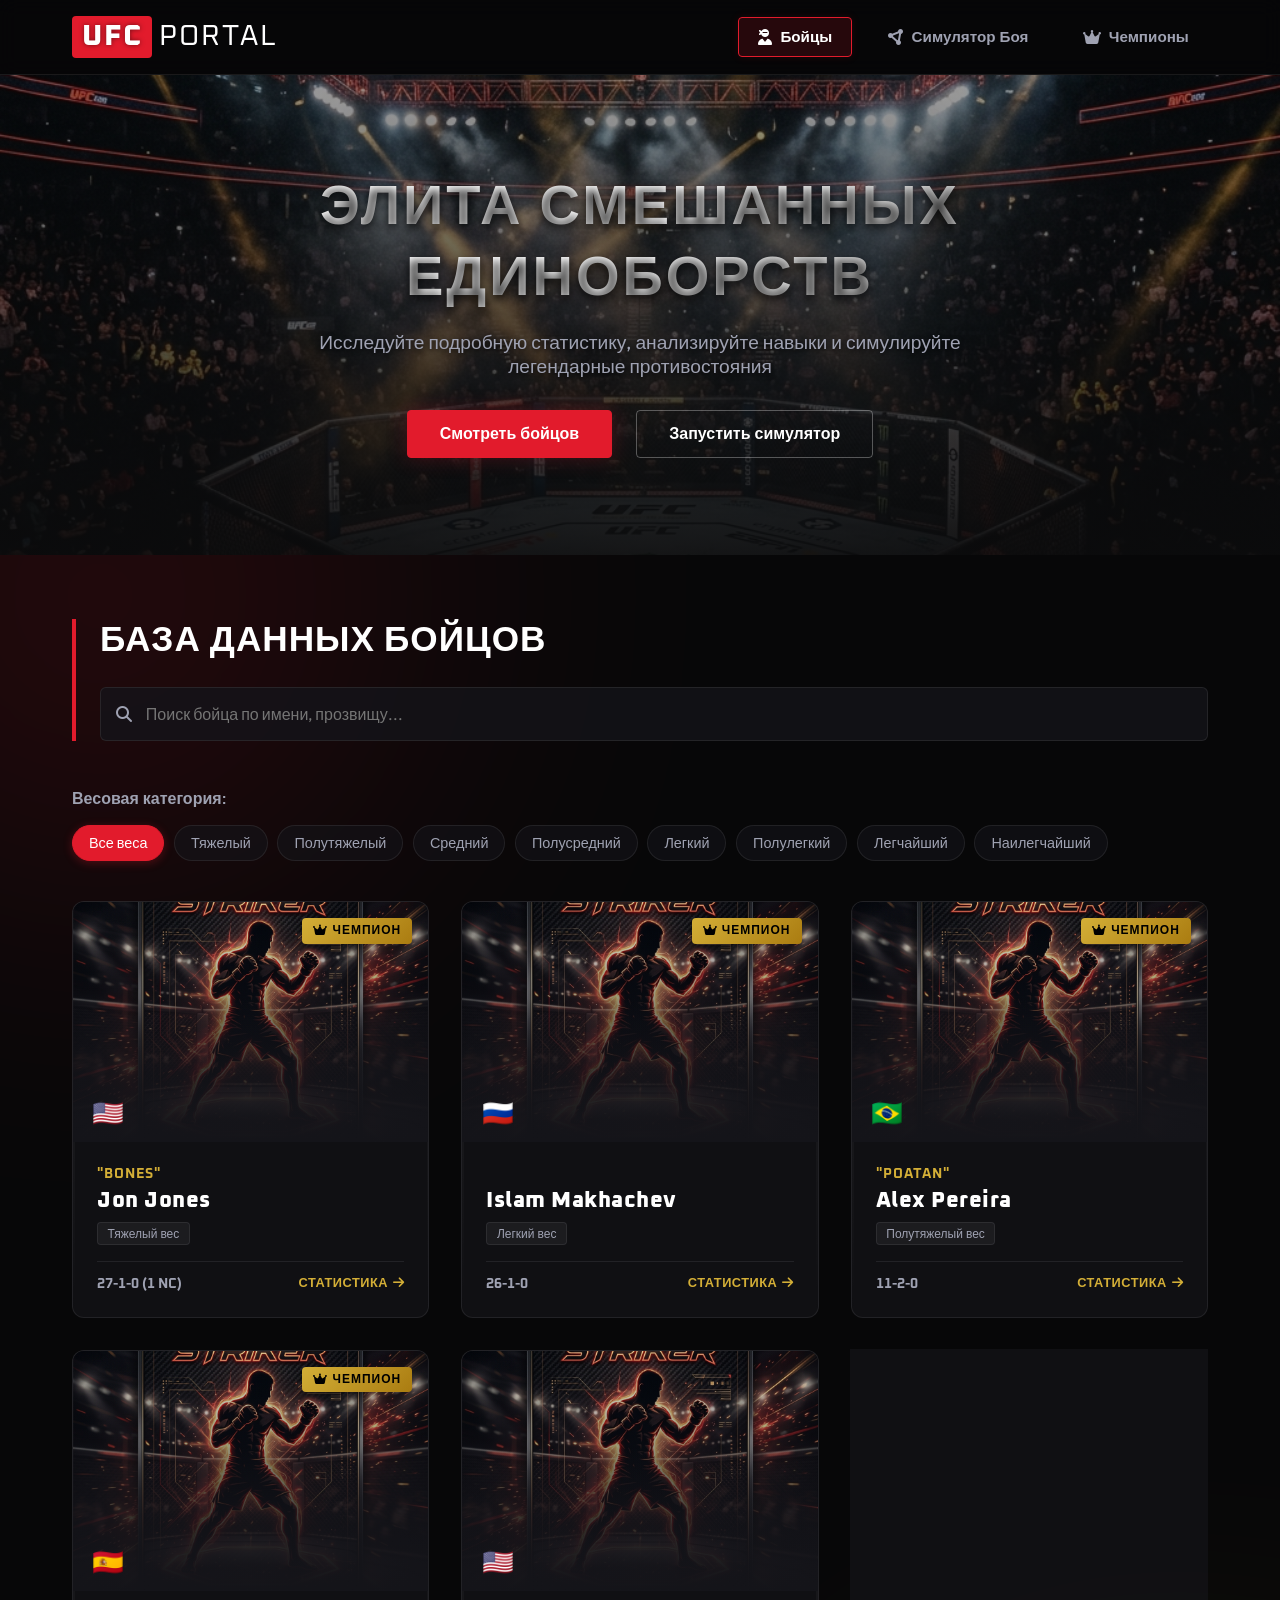
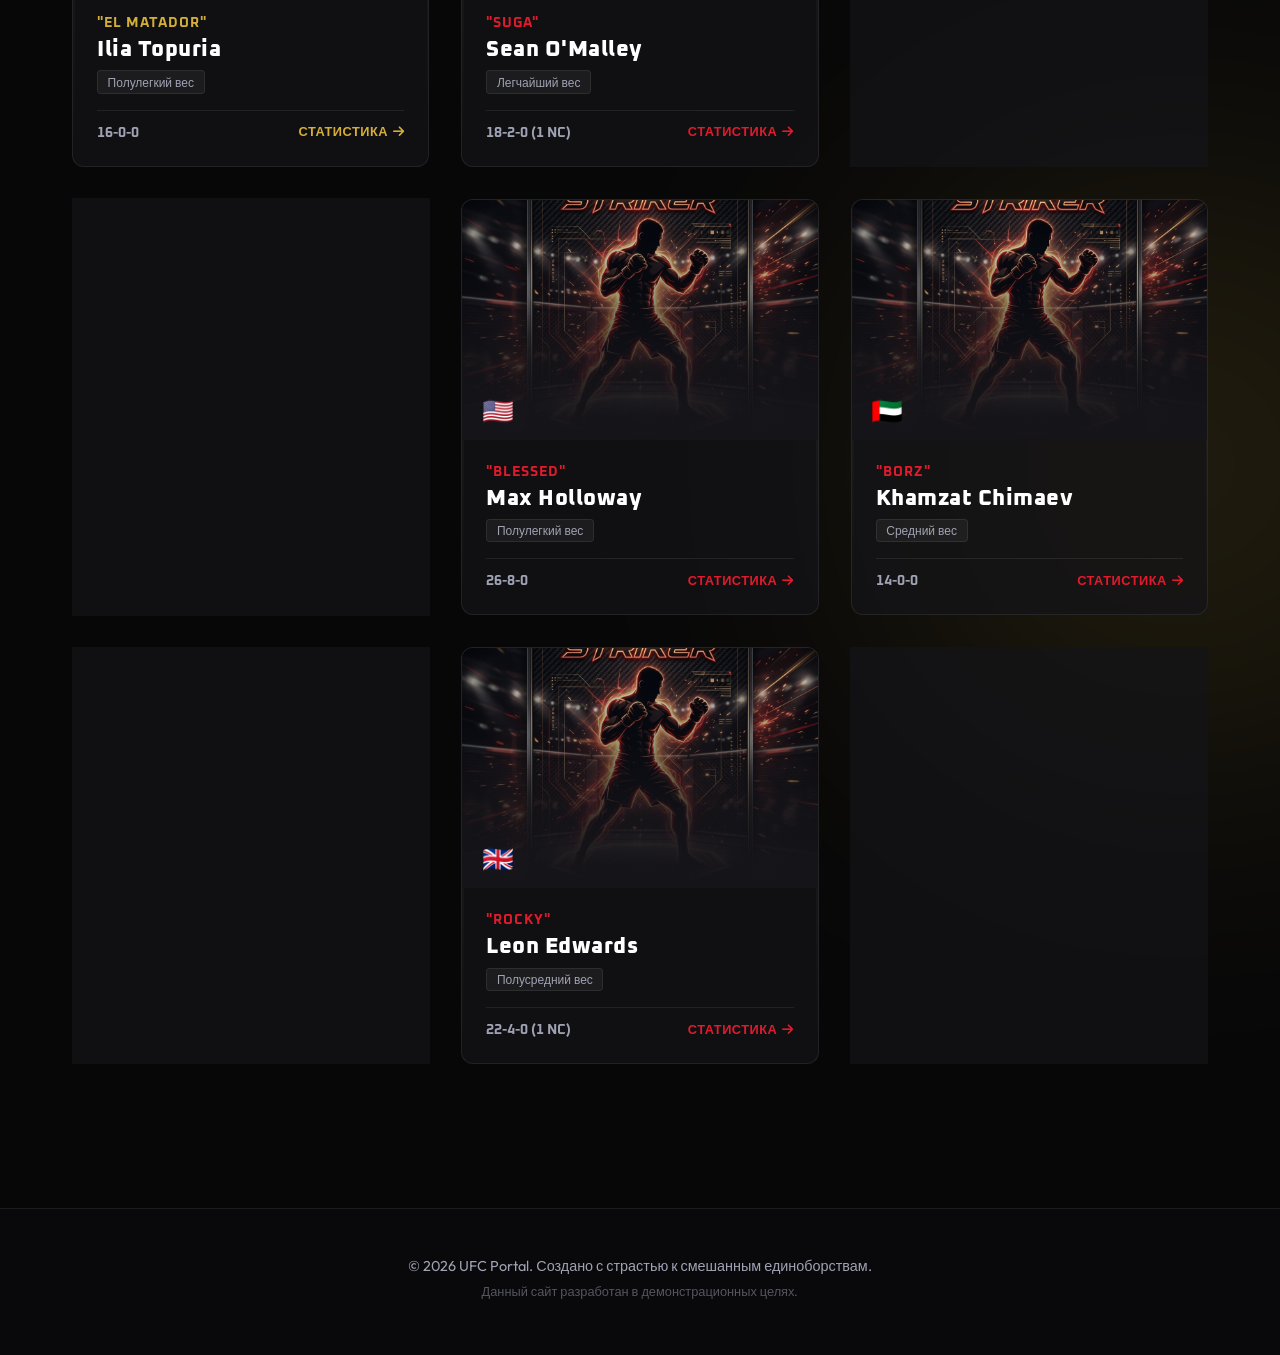
==== index.html @ ad9237c5 "Add files via upload" ====
<!DOCTYPE html>
<html lang="ru">
<head>
    <meta charset="UTF-8">
    <meta name="viewport" content="width=device-width, initial-scale=1.0">
    <title>UFC Legends & Champions | Интерактивная база данных</title>
    <!-- SEO Meta Tags -->
    <meta name="description" content="Интерактивный портал о бойцах UFC. База данных, статистика, радар-диаграммы навыков и симулятор боев в реальном времени.">
    <!-- Google Fonts -->
    <link rel="preconnect" href="https://fonts.googleapis.com">
    <link rel="preconnect" href="https://fonts.gstatic.com" crossorigin>
    <link href="https://fonts.googleapis.com/css2?family=Outfit:wght@300;400;600;800&family=Oxanium:wght@400;700;800&display=swap" rel="stylesheet">
    <!-- FontAwesome for icons -->
    <link rel="stylesheet" href="https://cdnjs.cloudflare.com/ajax/libs/font-awesome/6.4.0/css/all.min.css">
    <!-- Custom CSS -->
    <link rel="stylesheet" href="styles.css">
</head>
<body>
    <!-- Background glow elements -->
    <div class="bg-glow red-glow"></div>
    <div class="bg-glow gold-glow"></div>

    <!-- Navigation Header -->
    <header class="main-header">
        <div class="header-container">
            <div class="logo">
                <span class="logo-ufc">UFC</span><span class="logo-sub">PORTAL</span>
            </div>
            <nav class="nav-menu">
                <button class="nav-btn active" id="btn-fighters" data-target="section-fighters">
                    <i class="fa-solid fa-user-ninja"></i> Бойцы
                </button>
                <button class="nav-btn" id="btn-matchup" data-target="section-matchup">
                    <i class="fa-solid fa-circle-nodes"></i> Симулятор Боя
                </button>
                <button class="nav-btn" id="btn-champions" data-target="section-champions">
                    <i class="fa-solid fa-crown"></i> Чемпионы
                </button>
            </nav>
        </div>
    </header>

    <!-- Hero Banner Section -->
    <section class="hero-section">
        <div class="hero-banner" style="background-image: linear-gradient(rgba(11, 11, 12, 0.4), rgba(11, 11, 12, 0.95)), url('assets/hero_banner.png');">
            <div class="hero-content">
                <h1 class="hero-title">ЭЛИТА СМЕШАННЫХ ЕДИНОБОРСТВ</h1>
                <p class="hero-subtitle">Исследуйте подробную статистику, анализируйте навыки и симулируйте легендарные противостояния</p>
                <div class="hero-actions">
                    <a href="#section-fighters" class="btn btn-primary">Смотреть бойцов</a>
                    <a href="#section-matchup" class="btn btn-secondary">Запустить симулятор</a>
                </div>
            </div>
        </div>
    </section>

    <!-- Main Container -->
    <main class="main-content">
        
        <!-- SECTION 1: FIGHTERS CATALOG -->
        <section id="section-fighters" class="content-section active">
            <div class="section-header">
                <h2>База Данных Бойцов</h2>
                <div class="search-filter-container">
                    <div class="search-wrapper">
                        <i class="fa-solid fa-magnifying-glass search-icon"></i>
                        <input type="text" id="fighter-search" placeholder="Поиск бойца по имени, прозвищу...">
                    </div>
                </div>
            </div>

            <!-- Category Filters -->
            <div class="filters-container">
                <div class="filter-label">Весовая категория:</div>
                <div class="filter-chips" id="weight-filters">
                    <button class="chip active" data-filter="all">Все веса</button>
                    <button class="chip" data-filter="Heavyweight">Тяжелый</button>
                    <button class="chip" data-filter="Light Heavyweight">Полутяжелый</button>
                    <button class="chip" data-filter="Middleweight">Средний</button>
                    <button class="chip" data-filter="Welterweight">Полусредний</button>
                    <button class="chip" data-filter="Lightweight">Легкий</button>
                    <button class="chip" data-filter="Featherweight">Полулегкий</button>
                    <button class="chip" data-filter="Bantamweight">Легчайший</button>
                    <button class="chip" data-filter="Flyweight">Наилегчайший</button>
                </div>
            </div>

            <!-- Fighters Grid -->
            <div class="fighters-grid" id="fighters-grid-container">
                <!-- Cards injected dynamically via JS -->
            </div>
        </section>

        <!-- SECTION 2: MATCHUP SIMULATOR -->
        <section id="section-matchup" class="content-section">
            <div class="section-header">
                <h2>Симулятор Боев</h2>
                <p>Выберите двух бойцов для детального сравнения их характеристик и автоматической симуляции поединка.</p>
            </div>

            <div class="matchup-arena">
                <!-- Fighter 1 Select -->
                <div class="arena-side left-side">
                    <div class="fighter-select-box" id="select-fighter-1">
                        <div class="select-placeholder">
                            <i class="fa-solid fa-plus"></i>
                            <span>Выбрать бойца №1</span>
                        </div>
                        <!-- Fighter Info Inject here -->
                    </div>
                </div>

                <!-- VS Divider -->
                <div class="arena-center">
                    <div class="vs-glow-circle" id="start-simulation-btn">
                        <span>VS</span>
                        <div class="pulse-ring"></div>
                    </div>
                    <div class="simulation-status-text" id="sim-tip">Нажмите на VS для симуляции</div>
                </div>

                <!-- Fighter 2 Select -->
                <div class="arena-side right-side">
                    <div class="fighter-select-box" id="select-fighter-2">
                        <div class="select-placeholder">
                            <i class="fa-solid fa-plus"></i>
                            <span>Выбрать бойца №2</span>
                        </div>
                        <!-- Fighter Info Inject here -->
                    </div>
                </div>
            </div>

            <!-- Quick Compare Stats Panel -->
            <div class="comparison-panel hidden" id="comparison-stats-panel">
                <h3 class="panel-title">Сравнение Характеристик</h3>
                <div class="comparison-bars" id="comparison-bars-container">
                    <!-- Dynamic comparison bars -->
                </div>
            </div>

            <!-- Simulation Terminal Output -->
            <div class="simulation-console hidden" id="sim-console">
                <div class="console-header">
                    <div class="console-dots">
                        <span class="dot red"></span>
                        <span class="dot yellow"></span>
                        <span class="dot green"></span>
                    </div>
                    <div class="console-title">OCTAGON LOGS v1.0</div>
                </div>
                <div class="console-body" id="console-output">
                    <!-- Round descriptions injected here -->
                </div>
            </div>
        </section>

        <!-- SECTION 3: CHAMPIONS GALLERY -->
        <section id="section-champions" class="content-section">
            <div class="section-header">
                <h2>Действующие Чемпионы и Легенды Зала Славы</h2>
                <p>Обладатели чемпионских поясов и величайшие бойцы в истории смешанных единоборств.</p>
            </div>
            
            <div class="champions-grid" id="champions-grid-container">
                <!-- Champions cards injected dynamically via JS -->
            </div>
        </section>
    </main>

    <!-- FIGHTER DETAIL MODAL -->
    <div class="modal-overlay" id="fighter-modal">
        <div class="modal-card">
            <button class="modal-close-btn" id="modal-close"><i class="fa-solid fa-xmark"></i></button>
            <div class="modal-grid">
                <!-- Left Column: Portrait & Attributes -->
                <div class="modal-left">
                    <div class="modal-fighter-img-wrapper">
                        <img src="" id="modal-img" alt="Fighter Image">
                    </div>
                    <div class="modal-info-card">
                        <h3 id="modal-name">Fighter Name</h3>
                        <p id="modal-nickname" class="modal-nickname">"Nickname"</p>
                        <div class="modal-meta-grid">
                            <div class="meta-item">
                                <span class="meta-label">Страна</span>
                                <span class="meta-value" id="modal-country">USA 🇺🇸</span>
                            </div>
                            <div class="meta-item">
                                <span class="meta-label">Рекорд</span>
                                <span class="meta-value highlight" id="modal-record">29-0-0</span>
                            </div>
                            <div class="meta-item">
                                <span class="meta-label">Рост</span>
                                <span class="meta-value" id="modal-height">178 cm</span>
                            </div>
                            <div class="meta-item">
                                <span class="meta-label">Размах рук</span>
                                <span class="meta-value" id="modal-reach">180 cm</span>
                            </div>
                            <div class="meta-item">
                                <span class="meta-label">Стойка</span>
                                <span class="meta-value" id="modal-stance">Southpaw</span>
                            </div>
                            <div class="meta-item">
                                <span class="meta-label">Возраст</span>
                                <span class="meta-value" id="modal-age">32 года</span>
                            </div>
                        </div>
                    </div>
                </div>

                <!-- Right Column: Skills & Bio -->
                <div class="modal-right">
                    <div class="radar-chart-section">
                        <h4>Анализ Навыков</h4>
                        <div class="canvas-container">
                            <canvas id="radar-chart" width="300" height="300"></canvas>
                        </div>
                    </div>
                    <div class="bio-section">
                        <h4>Биография</h4>
                        <p id="modal-bio">Detailed bio here...</p>
                    </div>
                </div>
            </div>
        </div>
    </div>

    <!-- FIGHTER SELECTION MODAL (For Simulator) -->
    <div class="modal-overlay" id="select-modal">
        <div class="modal-card select-modal-card">
            <div class="select-modal-header">
                <h3>Выберите бойца</h3>
                <button class="modal-close-btn" id="select-modal-close"><i class="fa-solid fa-xmark"></i></button>
            </div>
            <div class="select-grid" id="select-grid-container">
                <!-- Small selection cards injected here -->
            </div>
        </div>
    </div>

    <footer class="main-footer">
        <p>&copy; 2026 UFC Portal. Создано с страстью к смешанным единоборствам.</p>
        <p class="footer-note">Данный сайт разработан в демонстрационных целях.</p>
    </footer>

    <!-- JS Files -->
    <script src="fighters.js"></script>
    <script src="app.js"></script>
</body>
</html>
---- styles.css ----
/* --- UFC PORTAL STYLESHEET --- */

:root {
    --bg-dark: #070708;
    --bg-card: rgba(20, 20, 25, 0.7);
    --border-color: rgba(255, 255, 255, 0.08);
    --accent-red: #E21B2C;
    --accent-red-glow: rgba(226, 27, 44, 0.4);
    --accent-gold: #D4AF37;
    --accent-gold-glow: rgba(212, 175, 55, 0.4);
    --text-primary: #FFFFFF;
    --text-secondary: #9FA2B2;
    --font-heading: 'Oxanium', sans-serif;
    --font-body: 'Outfit', sans-serif;
    --transition-speed: 0.3s;
    --glow-shadow-red: 0 0 20px rgba(226, 27, 44, 0.25);
    --glow-shadow-gold: 0 0 20px rgba(212, 175, 55, 0.25);
}

/* Reset & Base Styles */
* {
    margin: 0;
    padding: 0;
    box-sizing: border-box;
    scroll-behavior: smooth;
}

body {
    background-color: var(--bg-dark);
    color: var(--text-primary);
    font-family: var(--font-body);
    overflow-x: hidden;
    position: relative;
    min-height: 100vh;
}

/* Background Glow Effects */
.bg-glow {
    position: absolute;
    width: 600px;
    height: 600px;
    border-radius: 50%;
    filter: blur(150px);
    opacity: 0.15;
    pointer-events: none;
    z-index: -1;
}

.red-glow {
    top: 10%;
    left: -200px;
    background: var(--accent-red);
}

.gold-glow {
    bottom: 20%;
    right: -200px;
    background: var(--accent-gold);
}

/* Scrollbar Styles */
::-webkit-scrollbar {
    width: 8px;
}
::-webkit-scrollbar-track {
    background: #0f0f12;
}
::-webkit-scrollbar-thumb {
    background: #272730;
    border-radius: 4px;
}
::-webkit-scrollbar-thumb:hover {
    background: var(--accent-red);
}

/* Header & Navigation */
.main-header {
    position: fixed;
    top: 0;
    left: 0;
    width: 100%;
    z-index: 100;
    background: rgba(7, 7, 8, 0.85);
    backdrop-filter: blur(10px);
    border-bottom: 1px solid var(--border-color);
}

.header-container {
    max-width: 1200px;
    margin: 0 auto;
    padding: 1rem 2rem;
    display: flex;
    justify-content: space-between;
    align-items: center;
}

.logo {
    font-family: var(--font-heading);
    font-weight: 800;
    font-size: 1.8rem;
    letter-spacing: 2px;
    display: flex;
    align-items: center;
}

.logo-ufc {
    color: var(--text-primary);
    background: var(--accent-red);
    padding: 0.2rem 0.6rem;
    border-radius: 4px;
    margin-right: 0.4rem;
    text-shadow: 0 0 5px rgba(0, 0, 0, 0.5);
}

.logo-sub {
    color: var(--text-primary);
    font-weight: 400;
}

.nav-menu {
    display: flex;
    gap: 1rem;
}

.nav-btn {
    background: transparent;
    border: none;
    color: var(--text-secondary);
    font-family: var(--font-heading);
    font-size: 0.95rem;
    font-weight: 700;
    padding: 0.6rem 1.2rem;
    cursor: pointer;
    border-radius: 4px;
    transition: all var(--transition-speed) ease;
    display: flex;
    align-items: center;
    gap: 0.5rem;
}

.nav-btn i {
    font-size: 1rem;
}

.nav-btn:hover {
    color: var(--text-primary);
    background: rgba(255, 255, 255, 0.05);
}

.nav-btn.active {
    color: var(--text-primary);
    background: rgba(226, 27, 44, 0.15);
    border: 1px solid var(--accent-red);
    box-shadow: 0 0 10px rgba(226, 27, 44, 0.1);
}

/* Hero Section */
.hero-section {
    padding-top: 75px; /* Offset for header */
}

.hero-banner {
    height: 480px;
    background-size: cover;
    background-position: center;
    display: flex;
    align-items: center;
    justify-content: center;
    text-align: center;
    position: relative;
}

.hero-content {
    max-width: 800px;
    padding: 2rem;
    z-index: 10;
}

.hero-title {
    font-family: var(--font-heading);
    font-size: 3.5rem;
    font-weight: 800;
    letter-spacing: 3px;
    margin-bottom: 1rem;
    text-shadow: 0 4px 10px rgba(0, 0, 0, 0.8);
    background: linear-gradient(135deg, #FFF 50%, #B0B0B0 100%);
    -webkit-background-clip: text;
    -webkit-text-fill-color: transparent;
}

.hero-subtitle {
    font-size: 1.2rem;
    color: var(--text-secondary);
    margin-bottom: 2rem;
    text-shadow: 0 2px 5px rgba(0, 0, 0, 0.8);
}

.hero-actions {
    display: flex;
    justify-content: center;
    gap: 1.5rem;
}

/* Buttons */
.btn {
    font-family: var(--font-heading);
    font-weight: 700;
    font-size: 1rem;
    padding: 0.8rem 2rem;
    border-radius: 4px;
    cursor: pointer;
    text-decoration: none;
    transition: all var(--transition-speed) cubic-bezier(0.175, 0.885, 0.32, 1.275);
    display: inline-flex;
    align-items: center;
    justify-content: center;
    gap: 0.5rem;
}

.btn-primary {
    background: var(--accent-red);
    color: var(--text-primary);
    border: 1px solid var(--accent-red);
    box-shadow: var(--glow-shadow-red);
}

.btn-primary:hover {
    background: #ff2a3b;
    box-shadow: 0 0 25px rgba(226, 27, 44, 0.5);
    transform: translateY(-3px);
}

.btn-secondary {
    background: transparent;
    color: var(--text-primary);
    border: 1px solid rgba(255, 255, 255, 0.3);
}

.btn-secondary:hover {
    background: rgba(255, 255, 255, 0.1);
    border-color: var(--text-primary);
    transform: translateY(-3px);
}

/* Main Dashboard layout */
.main-content {
    max-width: 1200px;
    margin: 0 auto;
    padding: 4rem 2rem;
}

.content-section {
    display: none;
    animation: fadeIn 0.5s ease forwards;
}

.content-section.active {
    display: block;
}

@keyframes fadeIn {
    from { opacity: 0; transform: translateY(20px); }
    to { opacity: 1; transform: translateY(0); }
}

.section-header {
    margin-bottom: 3rem;
    border-left: 4px solid var(--accent-red);
    padding-left: 1.5rem;
}

.section-header h2 {
    font-family: var(--font-heading);
    font-size: 2.2rem;
    font-weight: 800;
    letter-spacing: 1px;
    margin-bottom: 0.5rem;
    text-transform: uppercase;
}

.section-header p {
    color: var(--text-secondary);
    font-size: 1.1rem;
}

/* Search and Filters */
.search-filter-container {
    margin-top: 1.5rem;
    display: flex;
    flex-wrap: wrap;
    gap: 1.5rem;
    align-items: center;
}

.search-wrapper {
    position: relative;
    flex: 1;
    min-width: 300px;
}

.search-icon {
    position: absolute;
    left: 1rem;
    top: 50%;
    transform: translateY(-50%);
    color: var(--text-secondary);
    pointer-events: none;
}

#fighter-search {
    width: 100%;
    background: rgba(20, 20, 25, 0.8);
    border: 1px solid var(--border-color);
    border-radius: 6px;
    padding: 1rem 1rem 1rem 2.8rem;
    color: var(--text-primary);
    font-family: var(--font-body);
    font-size: 1rem;
    transition: all var(--transition-speed) ease;
}

#fighter-search:focus {
    outline: none;
    border-color: var(--accent-red);
    box-shadow: 0 0 10px rgba(226, 27, 44, 0.2);
}

.filters-container {
    display: flex;
    align-items: center;
    gap: 1rem;
    margin-bottom: 2.5rem;
    flex-wrap: wrap;
}

.filter-label {
    font-weight: 600;
    color: var(--text-secondary);
    font-family: var(--font-heading);
}

.filter-chips {
    display: flex;
    flex-wrap: wrap;
    gap: 0.6rem;
}

.chip {
    background: rgba(20, 20, 25, 0.6);
    border: 1px solid var(--border-color);
    color: var(--text-secondary);
    padding: 0.5rem 1rem;
    border-radius: 50px;
    cursor: pointer;
    font-family: var(--font-body);
    font-weight: 500;
    font-size: 0.9rem;
    transition: all var(--transition-speed) ease;
}

.chip:hover {
    color: var(--text-primary);
    border-color: rgba(255, 255, 255, 0.2);
    background: rgba(255, 255, 255, 0.05);
}

.chip.active {
    background: var(--accent-red);
    color: var(--text-primary);
    border-color: var(--accent-red);
    box-shadow: 0 2px 10px rgba(226, 27, 44, 0.3);
}

/* Fighters Grid */
.fighters-grid {
    display: grid;
    grid-template-columns: repeat(auto-fill, minmax(280px, 1fr));
    gap: 2rem;
}

/* Fighter Card */
.fighter-card {
    background: var(--bg-card);
    border: 1px solid var(--border-color);
    border-radius: 12px;
    overflow: hidden;
    cursor: pointer;
    transition: all var(--transition-speed) cubic-bezier(0.25, 0.8, 0.25, 1);
    position: relative;
    display: flex;
    flex-direction: column;
    min-height: 400px;
    backdrop-filter: blur(12px);
}

.fighter-card::before {
    content: '';
    position: absolute;
    top: 0;
    left: 0;
    right: 0;
    bottom: 0;
    border-radius: 12px;
    padding: 1.5px;
    background: linear-gradient(180deg, rgba(255,255,255,0.08), rgba(255,255,255,0));
    -webkit-mask: linear-gradient(#fff 0 0) content-box, linear-gradient(#fff 0 0);
    -webkit-mask-composite: xor;
    mask-composite: exclude;
    pointer-events: none;
}

.fighter-card:hover {
    transform: translateY(-8px);
    border-color: var(--accent-red);
    box-shadow: var(--glow-shadow-red);
}

.fighter-card.is-champion:hover {
    border-color: var(--accent-gold);
    box-shadow: var(--glow-shadow-gold);
}

.card-img-container {
    height: 240px;
    background-size: cover;
    background-position: center;
    position: relative;
    display: flex;
    align-items: flex-end;
    background-color: #121217;
}

.champion-badge {
    position: absolute;
    top: 1rem;
    right: 1rem;
    background: linear-gradient(135deg, #D4AF37 0%, #AA7C11 100%);
    color: #000;
    font-weight: 800;
    font-family: var(--font-heading);
    font-size: 0.75rem;
    padding: 0.3rem 0.7rem;
    border-radius: 4px;
    box-shadow: 0 3px 6px rgba(0,0,0,0.3);
    text-transform: uppercase;
    letter-spacing: 1px;
}

.card-gradient {
    position: absolute;
    width: 100%;
    height: 60%;
    bottom: 0;
    background: linear-gradient(to top, rgba(20, 20, 25, 1) 0%, rgba(20, 20, 25, 0) 100%);
}

.card-flag {
    position: absolute;
    bottom: 0.8rem;
    left: 1.2rem;
    font-size: 1.6rem;
    z-index: 2;
}

.card-details {
    padding: 1.5rem;
    flex: 1;
    display: flex;
    flex-direction: column;
    justify-content: space-between;
}

.card-header-info {
    margin-bottom: 1rem;
}

.card-nickname {
    color: var(--accent-red);
    font-family: var(--font-heading);
    font-size: 0.85rem;
    font-weight: 700;
    letter-spacing: 1px;
    text-transform: uppercase;
    margin-bottom: 0.2rem;
}

.fighter-card.is-champion .card-nickname {
    color: var(--accent-gold);
}

.card-name {
    font-family: var(--font-heading);
    font-size: 1.4rem;
    font-weight: 800;
    letter-spacing: 0.5px;
}

.card-division-badge {
    display: inline-block;
    background: rgba(255, 255, 255, 0.05);
    border: 1px solid var(--border-color);
    padding: 0.2rem 0.6rem;
    border-radius: 4px;
    font-size: 0.75rem;
    color: var(--text-secondary);
    margin-top: 0.4rem;
}

.card-footer {
    display: flex;
    justify-content: space-between;
    align-items: center;
    border-top: 1px solid var(--border-color);
    padding-top: 0.8rem;
    margin-top: auto;
}

.card-record {
    font-family: var(--font-heading);
    font-weight: 700;
    font-size: 0.9rem;
    color: var(--text-secondary);
}

.card-action-text {
    font-family: var(--font-heading);
    font-weight: 800;
    font-size: 0.8rem;
    color: var(--accent-red);
    text-transform: uppercase;
    letter-spacing: 0.5px;
    display: flex;
    align-items: center;
    gap: 0.3rem;
}

.fighter-card.is-champion .card-action-text {
    color: var(--accent-gold);
}

.card-action-text i {
    transition: transform 0.2s ease;
}

.fighter-card:hover .card-action-text i {
    transform: translateX(3px);
}

/* Modals General Overlay */
.modal-overlay {
    position: fixed;
    top: 0;
    left: 0;
    width: 100%;
    height: 100%;
    background: rgba(0, 0, 0, 0.8);
    backdrop-filter: blur(10px);
    z-index: 1000;
    display: flex;
    justify-content: center;
    align-items: center;
    opacity: 0;
    pointer-events: none;
    transition: opacity 0.3s ease;
    padding: 2rem;
}

.modal-overlay.open {
    opacity: 1;
    pointer-events: auto;
}

.modal-card {
    background: #111115;
    border: 1px solid var(--border-color);
    border-radius: 16px;
    width: 100%;
    max-width: 900px;
    position: relative;
    transform: scale(0.9);
    transition: transform 0.3s cubic-bezier(0.175, 0.885, 0.32, 1.275);
    overflow: hidden;
    max-height: 90vh;
}

.modal-overlay.open .modal-card {
    transform: scale(1);
}

.modal-close-btn {
    position: absolute;
    top: 1.2rem;
    right: 1.2rem;
    background: rgba(255, 255, 255, 0.05);
    border: 1px solid var(--border-color);
    color: var(--text-primary);
    width: 36px;
    height: 36px;
    border-radius: 50%;
    cursor: pointer;
    display: flex;
    align-items: center;
    justify-content: center;
    transition: all 0.2s ease;
    z-index: 10;
}

.modal-close-btn:hover {
    background: var(--accent-red);
    color: white;
    border-color: var(--accent-red);
}

.modal-grid {
    display: grid;
    grid-template-columns: 1fr 1.2fr;
    height: 100%;
    overflow-y: auto;
    max-height: 90vh;
}

@media (max-width: 768px) {
    .modal-grid {
        grid-template-columns: 1fr;
    }
    .modal-overlay {
        padding: 0.5rem;
    }
}

/* Modal Left Column */
.modal-left {
    padding: 2.5rem;
    border-right: 1px solid var(--border-color);
    display: flex;
    flex-direction: column;
    gap: 1.5rem;
    background: #0d0d10;
}

.modal-fighter-img-wrapper {
    height: 280px;
    background: #15151a;
    border-radius: 8px;
    overflow: hidden;
    display: flex;
    justify-content: center;
    align-items: center;
    border: 1px solid var(--border-color);
    background-size: cover;
    background-position: center;
}

.modal-fighter-img-wrapper img {
    max-height: 100%;
    max-width: 100%;
    object-fit: cover;
}

.modal-info-card h3 {
    font-family: var(--font-heading);
    font-size: 2rem;
    font-weight: 800;
    margin-bottom: 0.2rem;
}

.modal-nickname {
    color: var(--accent-red);
    font-family: var(--font-heading);
    font-weight: 700;
    font-size: 1rem;
    letter-spacing: 1px;
    margin-bottom: 1.5rem;
    text-transform: uppercase;
}

.modal-meta-grid {
    display: grid;
    grid-template-columns: 1fr 1fr;
    gap: 1rem;
}

.meta-item {
    display: flex;
    flex-direction: column;
    gap: 0.2rem;
}

.meta-label {
    font-size: 0.8rem;
    color: var(--text-secondary);
    text-transform: uppercase;
    letter-spacing: 0.5px;
}

.meta-value {
    font-weight: 600;
    font-size: 0.95rem;
}

.meta-value.highlight {
    color: var(--accent-red);
    font-family: var(--font-heading);
    font-weight: 800;
}

/* Modal Right Column */
.modal-right {
    padding: 2.5rem;
    display: flex;
    flex-direction: column;
    gap: 2rem;
    overflow-y: auto;
}

.modal-right h4 {
    font-family: var(--font-heading);
    font-size: 1.2rem;
    font-weight: 700;
    margin-bottom: 1rem;
    border-bottom: 1px solid var(--border-color);
    padding-bottom: 0.5rem;
    text-transform: uppercase;
    letter-spacing: 0.5px;
}

.radar-chart-section {
    display: flex;
    flex-direction: column;
    align-items: center;
}

.radar-chart-section h4 {
    align-self: flex-start;
    width: 100%;
}

.canvas-container {
    width: 280px;
    height: 280px;
    position: relative;
}

.bio-section p {
    color: var(--text-secondary);
    line-height: 1.6;
    font-size: 0.95rem;
}

/* MATCHUP SIMULATOR ARENA */
.matchup-arena {
    display: flex;
    justify-content: space-between;
    align-items: center;
    gap: 2rem;
    margin: 3rem 0;
}

@media (max-width: 768px) {
    .matchup-arena {
        flex-direction: column;
    }
    .arena-side {
        width: 100%;
    }
}

.arena-side {
    flex: 1;
    display: flex;
    justify-content: center;
}

.fighter-select-box {
    width: 100%;
    max-width: 380px;
    height: 360px;
    background: var(--bg-card);
    border: 2px dashed rgba(255, 255, 255, 0.15);
    border-radius: 16px;
    display: flex;
    align-items: center;
    justify-content: center;
    cursor: pointer;
    position: relative;
    overflow: hidden;
    backdrop-filter: blur(10px);
    transition: all var(--transition-speed) ease;
}

.fighter-select-box:hover {
    border-color: var(--accent-red);
    background: rgba(226, 27, 44, 0.03);
}

.select-placeholder {
    display: flex;
    flex-direction: column;
    align-items: center;
    gap: 1rem;
    color: var(--text-secondary);
}

.select-placeholder i {
    font-size: 2.5rem;
    background: rgba(255, 255, 255, 0.05);
    width: 70px;
    height: 70px;
    border-radius: 50%;
    display: flex;
    align-items: center;
    justify-content: center;
    border: 1px solid var(--border-color);
    transition: all 0.2s ease;
}

.fighter-select-box:hover .select-placeholder i {
    background: var(--accent-red);
    color: white;
    border-color: var(--accent-red);
    transform: scale(1.1);
}

/* Selected Fighter Card styling in Arena */
.selected-fighter-profile {
    width: 100%;
    height: 100%;
    display: flex;
    flex-direction: column;
    position: relative;
}

.arena-remove-btn {
    position: absolute;
    top: 1rem;
    right: 1rem;
    background: rgba(0, 0, 0, 0.7);
    border: 1px solid var(--border-color);
    color: white;
    width: 32px;
    height: 32px;
    border-radius: 50%;
    display: flex;
    align-items: center;
    justify-content: center;
    cursor: pointer;
    z-index: 5;
    transition: background-color 0.2s ease;
}

.arena-remove-btn:hover {
    background: var(--accent-red);
}

.selected-fighter-img {
    height: 70%;
    background-size: cover;
    background-position: center;
    position: relative;
}

.selected-fighter-info {
    height: 30%;
    background: #111115;
    padding: 1rem;
    display: flex;
    flex-direction: column;
    justify-content: center;
    border-top: 1px solid var(--border-color);
}

.selected-fighter-info h3 {
    font-family: var(--font-heading);
    font-size: 1.2rem;
    font-weight: 800;
}

.selected-fighter-info p {
    color: var(--text-secondary);
    font-size: 0.85rem;
}

.arena-center {
    display: flex;
    flex-direction: column;
    align-items: center;
    gap: 1rem;
    z-index: 5;
}

.vs-glow-circle {
    width: 90px;
    height: 90px;
    border-radius: 50%;
    background: #121217;
    border: 2px solid var(--border-color);
    color: var(--text-primary);
    font-family: var(--font-heading);
    font-size: 1.8rem;
    font-weight: 800;
    display: flex;
    align-items: center;
    justify-content: center;
    cursor: pointer;
    position: relative;
    transition: all 0.3s cubic-bezier(0.175, 0.885, 0.32, 1.275);
}

.vs-glow-circle:hover {
    transform: scale(1.1);
    border-color: var(--accent-red);
    box-shadow: 0 0 30px var(--accent-red-glow);
    color: var(--accent-red);
}

.vs-glow-circle.active {
    border-color: var(--accent-red);
    box-shadow: 0 0 40px var(--accent-red-glow);
    animation: vs-pulse 1.5s infinite;
}

@keyframes vs-pulse {
    0% { transform: scale(1); box-shadow: 0 0 20px rgba(226, 27, 44, 0.4); }
    50% { transform: scale(1.05); box-shadow: 0 0 40px rgba(226, 27, 44, 0.8); }
    100% { transform: scale(1); box-shadow: 0 0 20px rgba(226, 27, 44, 0.4); }
}

.pulse-ring {
    position: absolute;
    width: 100%;
    height: 100%;
    border-radius: 50%;
    border: 1px solid rgba(226, 27, 44, 0.5);
    animation: ring-pulse 2s infinite;
}

@keyframes ring-pulse {
    0% { transform: scale(1); opacity: 1; }
    100% { transform: scale(1.6); opacity: 0; }
}

.simulation-status-text {
    font-family: var(--font-heading);
    font-weight: 700;
    font-size: 0.85rem;
    text-transform: uppercase;
    letter-spacing: 1px;
    color: var(--text-secondary);
    text-align: center;
}

/* Compare Stats Panels */
.comparison-panel {
    background: var(--bg-card);
    border: 1px solid var(--border-color);
    border-radius: 12px;
    padding: 2rem;
    margin-top: 3rem;
    backdrop-filter: blur(10px);
}

.comparison-panel.hidden {
    display: none;
}

.panel-title {
    font-family: var(--font-heading);
    font-size: 1.4rem;
    font-weight: 800;
    text-transform: uppercase;
    margin-bottom: 2rem;
    text-align: center;
    border-bottom: 1px solid var(--border-color);
    padding-bottom: 0.8rem;
}

.comparison-row {
    margin-bottom: 1.5rem;
}

.comparison-label-row {
    display: flex;
    justify-content: space-between;
    font-weight: 600;
    font-size: 0.95rem;
    margin-bottom: 0.5rem;
    font-family: var(--font-heading);
}

.comparison-bar-bg {
    height: 12px;
    background: rgba(255, 255, 255, 0.05);
    border-radius: 6px;
    display: flex;
    overflow: hidden;
    position: relative;
}

.bar-divider {
    position: absolute;
    width: 2px;
    height: 100%;
    left: 50%;
    background: #000;
    z-index: 3;
}

.bar-left, .bar-right {
    height: 100%;
    transition: width 1s ease-out;
}

.bar-left {
    background: var(--accent-red);
    width: 0;
    margin-left: auto;
    margin-right: 0;
    border-radius: 6px 0 0 6px;
}

.bar-right {
    background: var(--accent-gold);
    width: 0;
    border-radius: 0 6px 6px 0;
}

.value-left {
    color: var(--accent-red);
}

.value-right {
    color: var(--accent-gold);
}

/* Hacking / Console Output Simulator */
.simulation-console {
    background: #08080C;
    border: 1px solid var(--border-color);
    border-radius: 12px;
    margin-top: 2.5rem;
    overflow: hidden;
    box-shadow: 0 10px 30px rgba(0,0,0,0.5);
}

.simulation-console.hidden {
    display: none;
}

.console-header {
    background: #111116;
    padding: 0.8rem 1.2rem;
    display: flex;
    align-items: center;
    border-bottom: 1px solid var(--border-color);
}

.console-dots {
    display: flex;
    gap: 0.4rem;
    margin-right: 1.5rem;
}

.dot {
    width: 10px;
    height: 10px;
    border-radius: 50%;
    display: inline-block;
}

.dot.red { background: #ff5f56; }
.dot.yellow { background: #ffbd2e; }
.dot.green { background: #27c93f; }

.console-title {
    font-family: var(--font-heading);
    font-size: 0.8rem;
    font-weight: 700;
    color: var(--text-secondary);
    letter-spacing: 1px;
}

.console-body {
    padding: 1.5rem;
    font-family: 'Courier New', Courier, monospace;
    font-size: 0.95rem;
    color: #4af626; /* Matrix Green */
    max-height: 400px;
    overflow-y: auto;
    line-height: 1.5;
}

.console-line {
    margin-bottom: 0.6rem;
    opacity: 0;
    transform: translateY(5px);
    animation: consoleFadeIn 0.3s forwards;
}

@keyframes consoleFadeIn {
    to { opacity: 1; transform: translateY(0); }
}

.line-info { color: #888; }
.line-warning { color: #f4c542; }
.line-round {
    color: #ff5f56;
    font-size: 1.1rem;
    font-weight: bold;
    border-top: 1px dashed rgba(255,255,255,0.1);
    margin-top: 1.2rem;
    padding-top: 0.8rem;
}
.line-action { color: #eee; }
.line-outcome {
    color: #ffd700;
    font-size: 1.2rem;
    font-weight: bold;
    border-top: 2px solid #ffd700;
    padding-top: 1rem;
    margin-top: 1.5rem;
    text-transform: uppercase;
}

/* Champions Gallery Layout */
.champions-grid {
    display: grid;
    grid-template-columns: repeat(auto-fill, minmax(280px, 1fr));
    gap: 2rem;
}

.champ-card {
    background: radial-gradient(circle at top left, rgba(212, 175, 55, 0.08) 0%, rgba(20, 20, 25, 0.75) 70%);
    border: 1px solid rgba(212, 175, 55, 0.25);
    box-shadow: 0 4px 15px rgba(212, 175, 55, 0.05);
}

.champ-card:hover {
    border-color: var(--accent-gold);
    box-shadow: var(--glow-shadow-gold);
}

/* Selection Modal Specifics */
.select-modal-card {
    max-width: 600px;
    display: flex;
    flex-direction: column;
    max-height: 80vh;
}

.select-modal-header {
    padding: 1.5rem 2rem;
    border-bottom: 1px solid var(--border-color);
    display: flex;
    justify-content: space-between;
    align-items: center;
}

.select-modal-header h3 {
    font-family: var(--font-heading);
    font-size: 1.4rem;
}

.select-grid {
    padding: 2rem;
    display: grid;
    grid-template-columns: repeat(auto-fill, minmax(130px, 1fr));
    gap: 1rem;
    overflow-y: auto;
}

.select-item {
    background: rgba(255, 255, 255, 0.03);
    border: 1px solid var(--border-color);
    border-radius: 8px;
    padding: 1rem;
    text-align: center;
    cursor: pointer;
    transition: all 0.2s ease;
    display: flex;
    flex-direction: column;
    align-items: center;
    gap: 0.5rem;
}

.select-item:hover {
    border-color: var(--accent-red);
    background: rgba(226, 27, 44, 0.05);
    transform: translateY(-2px);
}

.select-item-img {
    width: 64px;
    height: 64px;
    border-radius: 50%;
    background-size: cover;
    background-position: center;
    border: 1px solid var(--border-color);
}

.select-item-name {
    font-size: 0.85rem;
    font-weight: 600;
}

/* Footer styling */
.main-footer {
    border-top: 1px solid var(--border-color);
    padding: 3rem 2rem;
    text-align: center;
    margin-top: 5rem;
    background: #09090b;
}

.main-footer p {
    color: var(--text-secondary);
    font-size: 0.9rem;
    margin-bottom: 0.5rem;
}

.footer-note {
    font-size: 0.8rem !important;
    opacity: 0.5;
}

/* Responsive Overrides */
@media (max-width: 900px) {
    .hero-title {
        font-size: 2.5rem;
    }
    .hero-subtitle {
        font-size: 1rem;
    }
    .hero-banner {
        height: 380px;
    }
}

@media (max-width: 600px) {
    .header-container {
        flex-direction: column;
        gap: 1rem;
    }
    .hero-title {
        font-size: 2rem;
    }
    .hero-actions {
        flex-direction: column;
        align-items: center;
        gap: 0.8rem;
    }
    .btn {
        width: 100%;
        max-width: 280px;
    }
    .nav-menu {
        width: 100%;
        justify-content: center;
    }
}
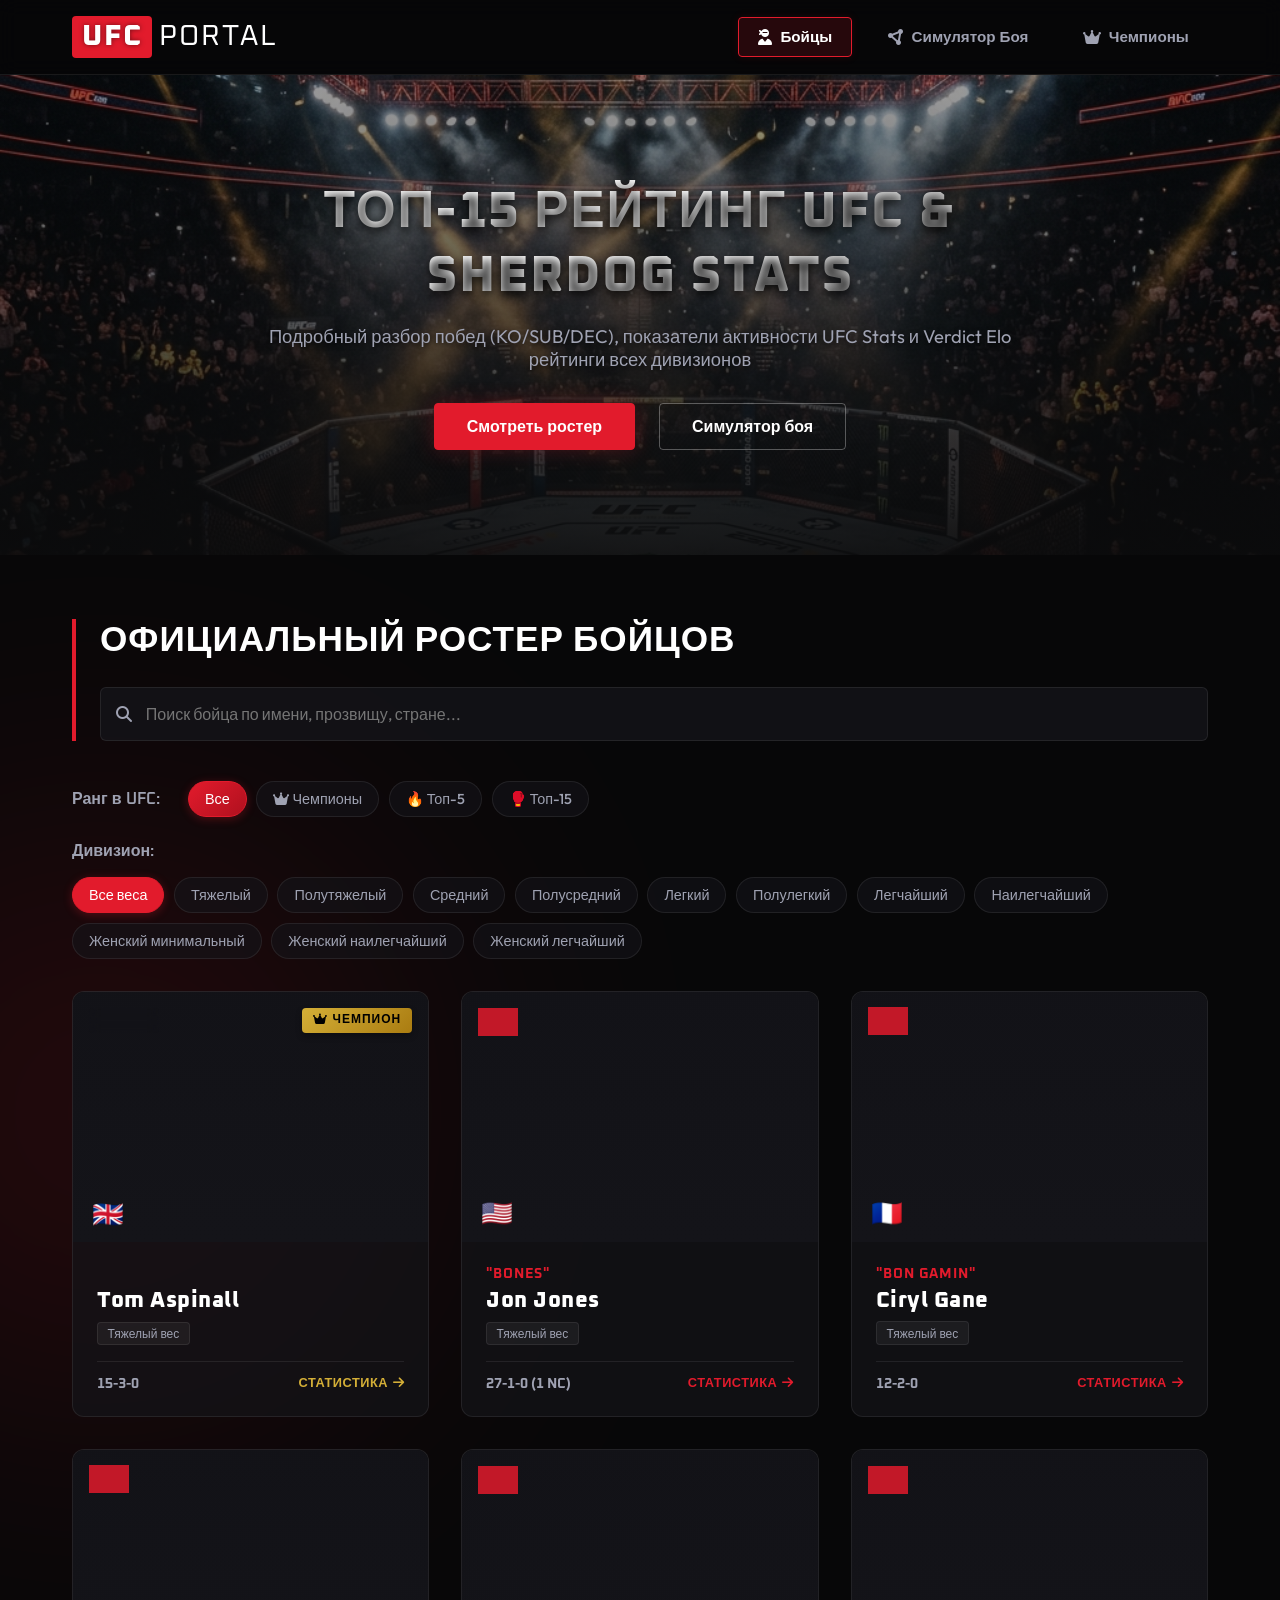
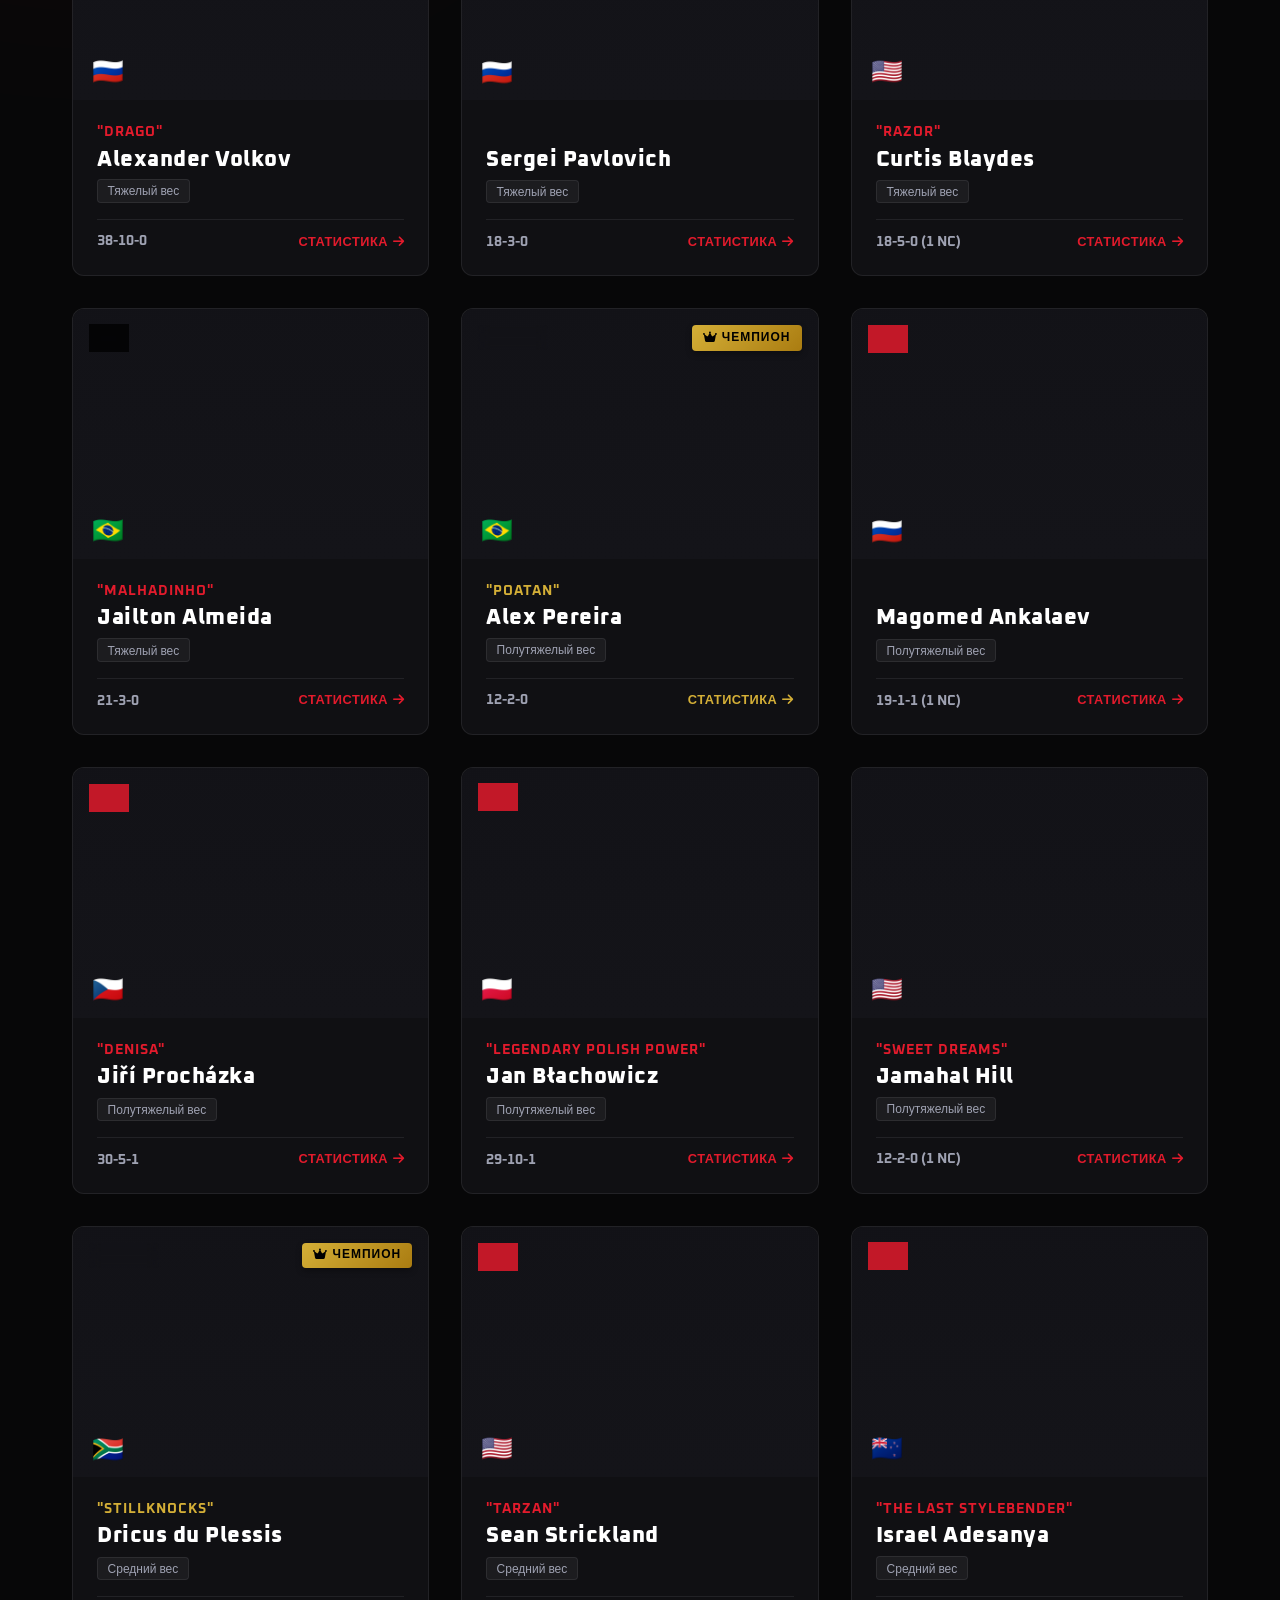
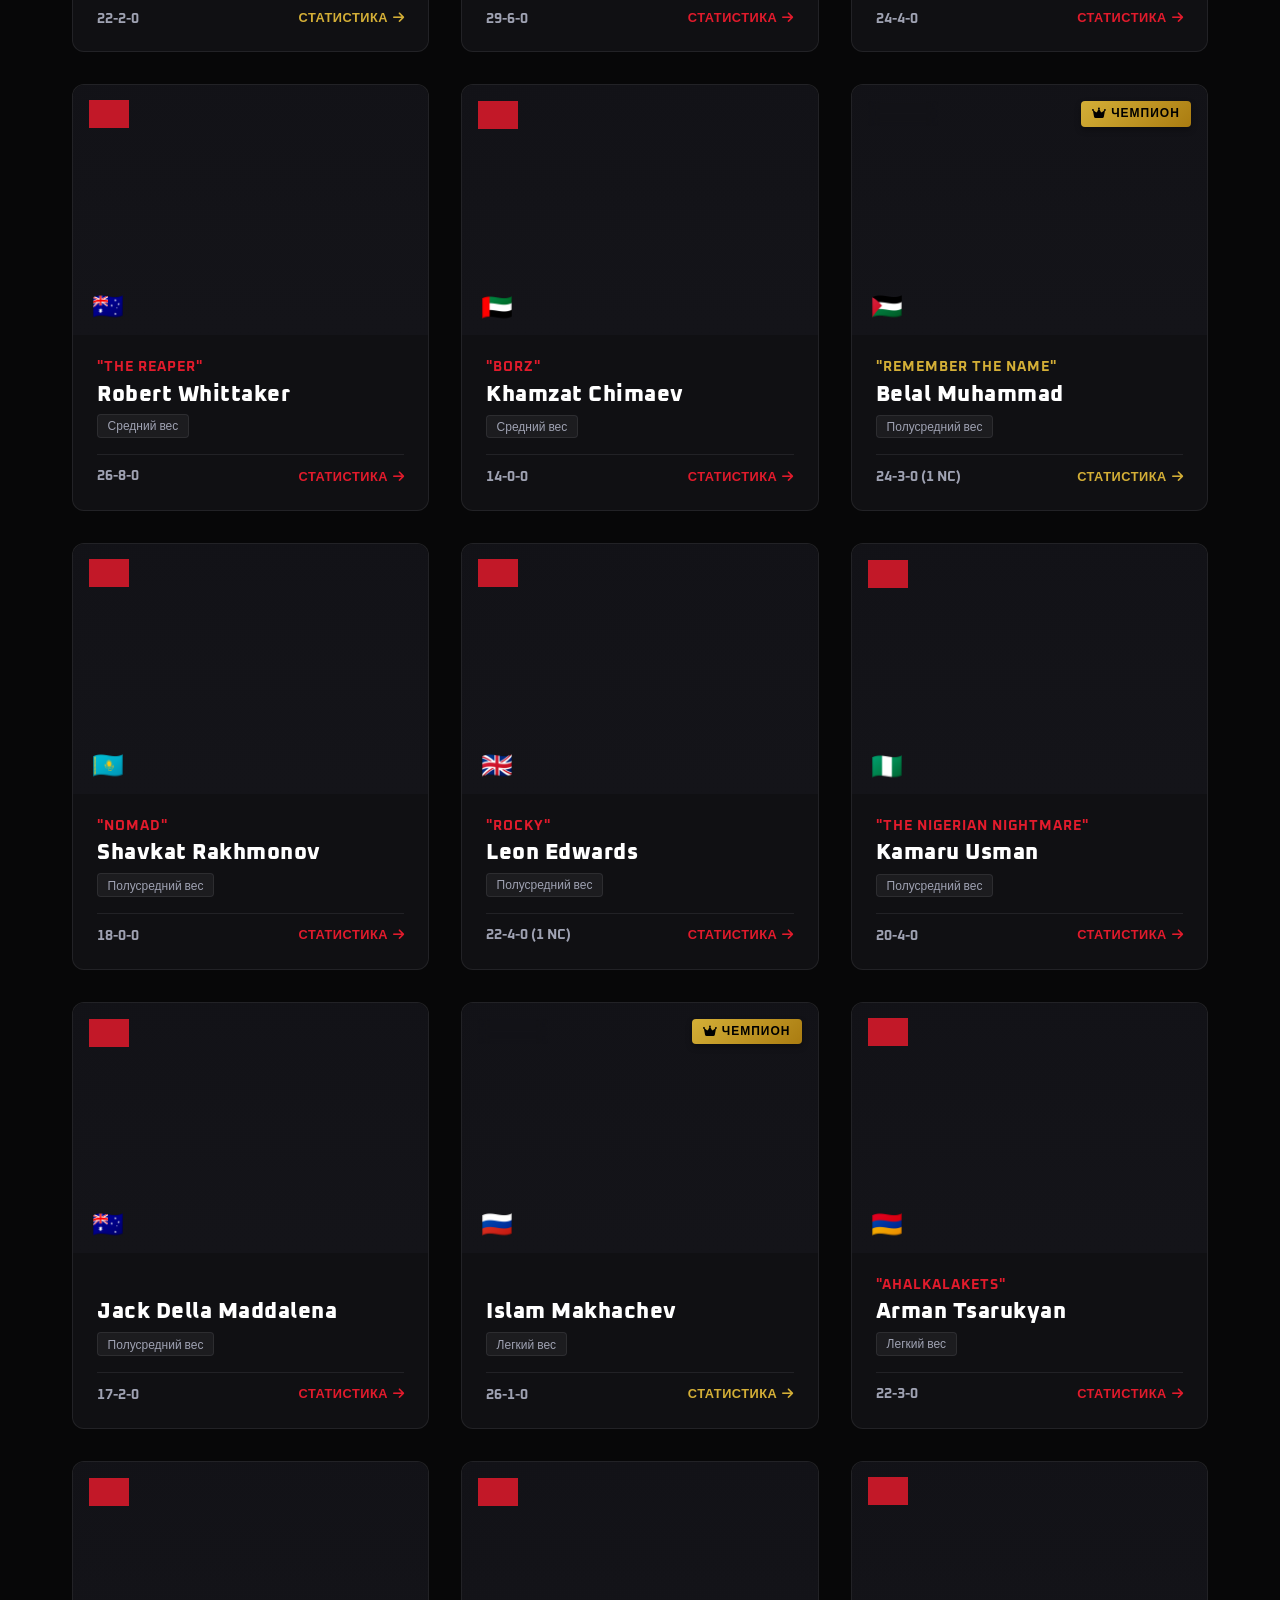
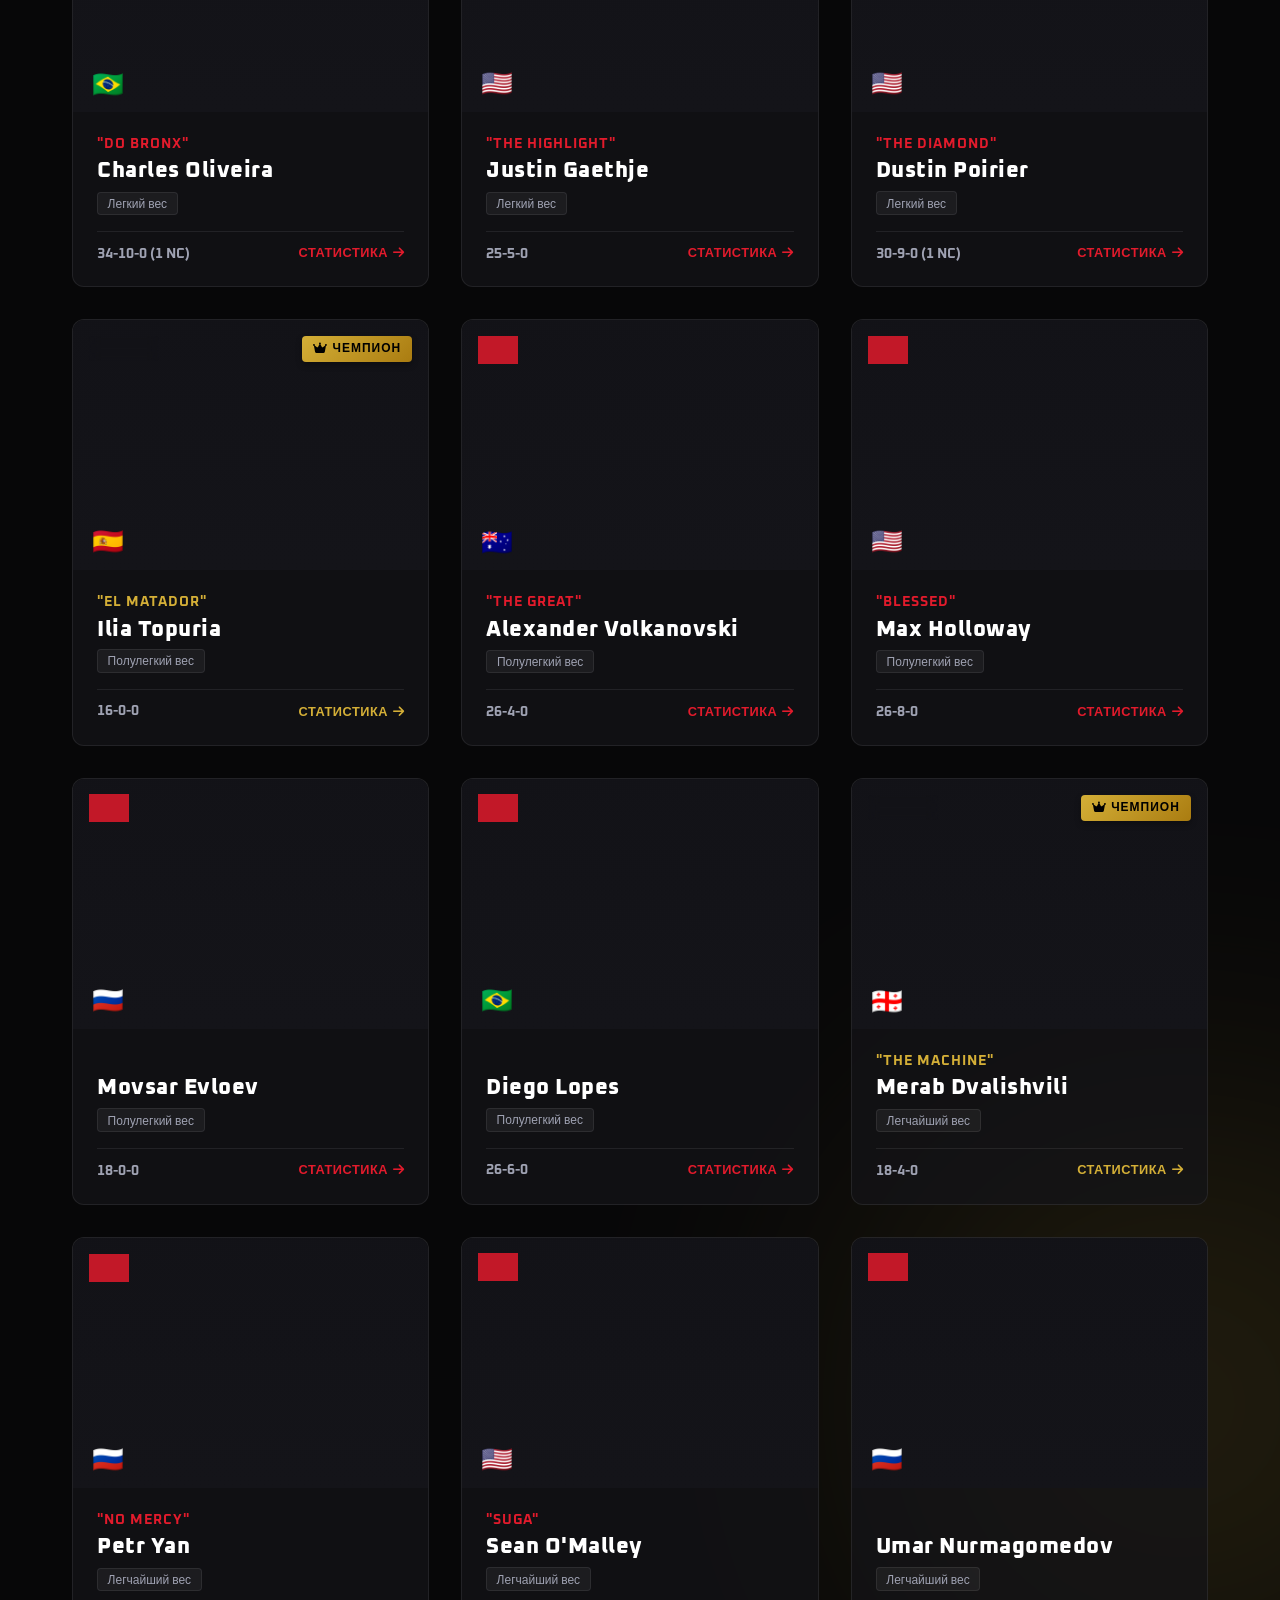
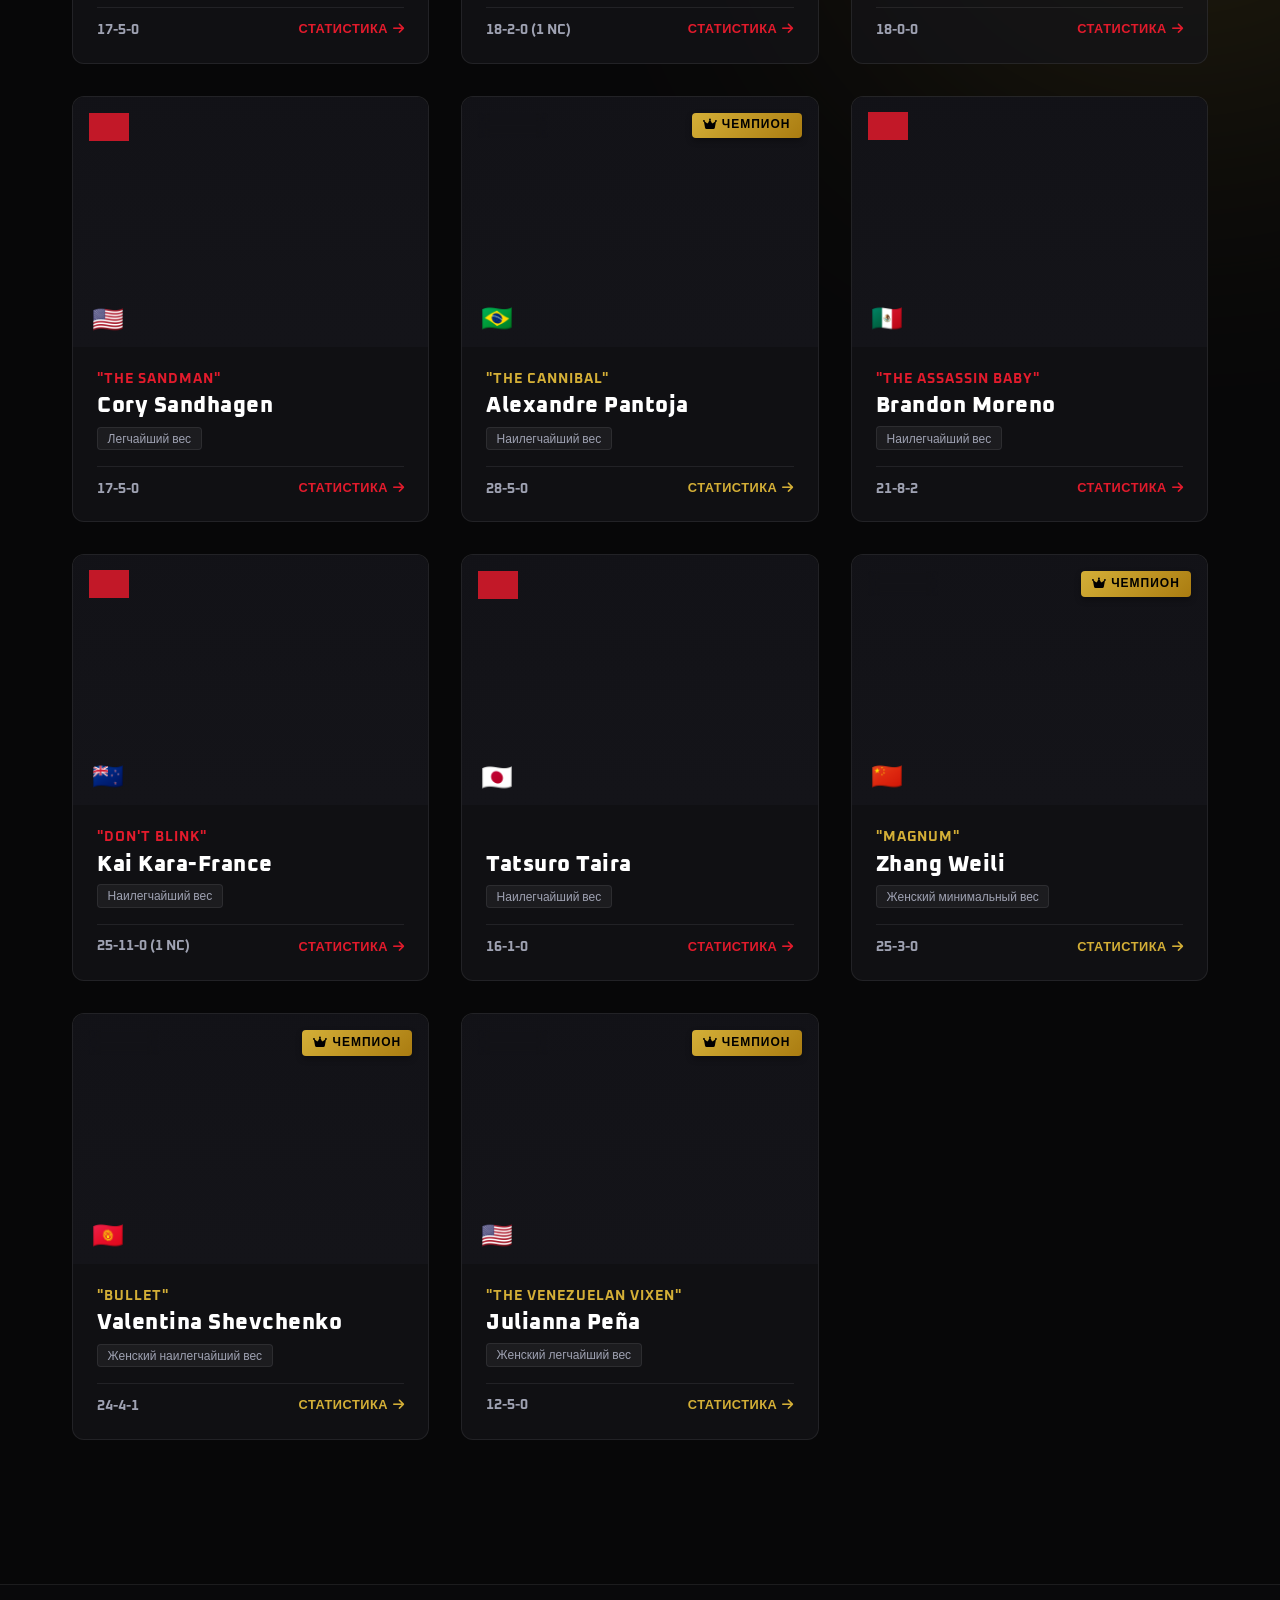
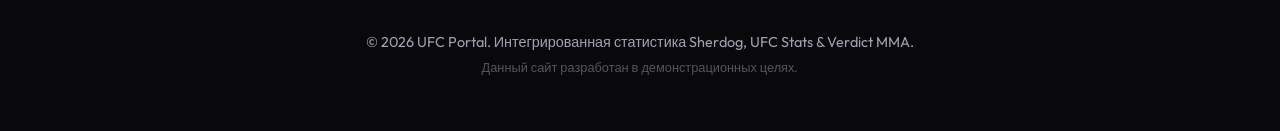
==== commit 3e315366: "Add files via upload" ====
--- a/index.html
+++ b/index.html
@@ -3,9 +3,9 @@
 <head>
     <meta charset="UTF-8">
     <meta name="viewport" content="width=device-width, initial-scale=1.0">
-    <title>UFC Legends & Champions | Интерактивная база данных</title>
+    <title>UFC Portal | Топ-15 Бойцов, Статистика Sherdog & Verdict</title>
     <!-- SEO Meta Tags -->
-    <meta name="description" content="Интерактивный портал о бойцах UFC. База данных, статистика, радар-диаграммы навыков и симулятор боев в реальном времени.">
+    <meta name="description" content="Полная база данных рейтингов Топ-15 бойцов UFC. Статистика Sherdog (KO/Sub/Dec), показатели UFC Stats, Verdict Elo рейтинги и симулятор боев.">
     <!-- Google Fonts -->
     <link rel="preconnect" href="https://fonts.googleapis.com">
     <link rel="preconnect" href="https://fonts.gstatic.com" crossorigin>
@@ -44,11 +44,11 @@
     <section class="hero-section">
         <div class="hero-banner" style="background-image: linear-gradient(rgba(11, 11, 12, 0.4), rgba(11, 11, 12, 0.95)), url('assets/hero_banner.png');">
             <div class="hero-content">
-                <h1 class="hero-title">ЭЛИТА СМЕШАННЫХ ЕДИНОБОРСТВ</h1>
-                <p class="hero-subtitle">Исследуйте подробную статистику, анализируйте навыки и симулируйте легендарные противостояния</p>
+                <h1 class="hero-title">ТОП-15 РЕЙТИНГ UFC & SHERDOG STATS</h1>
+                <p class="hero-subtitle">Подробный разбор побед (KO/SUB/DEC), показатели активности UFC Stats и Verdict Elo рейтинги всех дивизионов</p>
                 <div class="hero-actions">
-                    <a href="#section-fighters" class="btn btn-primary">Смотреть бойцов</a>
-                    <a href="#section-matchup" class="btn btn-secondary">Запустить симулятор</a>
+                    <a href="#section-fighters" class="btn btn-primary">Смотреть ростер</a>
+                    <a href="#section-matchup" class="btn btn-secondary">Симулятор боя</a>
                 </div>
             </div>
         </div>
@@ -60,18 +60,29 @@
         <!-- SECTION 1: FIGHTERS CATALOG -->
         <section id="section-fighters" class="content-section active">
             <div class="section-header">
-                <h2>База Данных Бойцов</h2>
+                <h2>Официальный Ростер Бойцов</h2>
                 <div class="search-filter-container">
                     <div class="search-wrapper">
                         <i class="fa-solid fa-magnifying-glass search-icon"></i>
-                        <input type="text" id="fighter-search" placeholder="Поиск бойца по имени, прозвищу...">
-                    </div>
-                </div>
-            </div>
-
-            <!-- Category Filters -->
+                        <input type="text" id="fighter-search" placeholder="Поиск бойца по имени, прозвищу, стране...">
+                    </div>
+                </div>
+            </div>
+
+            <!-- Rank Tier Filters -->
             <div class="filters-container">
-                <div class="filter-label">Весовая категория:</div>
+                <div class="filter-label">Ранг в UFC:</div>
+                <div class="filter-chips" id="rank-filters">
+                    <button class="chip rank-chip active" data-rank="all">Все</button>
+                    <button class="chip rank-chip" data-rank="C"><i class="fa-solid fa-crown"></i> Чемпионы</button>
+                    <button class="chip rank-chip" data-rank="top5">🔥 Топ-5</button>
+                    <button class="chip rank-chip" data-rank="top15">🥊 Топ-15</button>
+                </div>
+            </div>
+
+            <!-- Category Weight Filters -->
+            <div class="filters-container">
+                <div class="filter-label">Дивизион:</div>
                 <div class="filter-chips" id="weight-filters">
                     <button class="chip active" data-filter="all">Все веса</button>
                     <button class="chip" data-filter="Heavyweight">Тяжелый</button>
@@ -82,6 +93,9 @@
                     <button class="chip" data-filter="Featherweight">Полулегкий</button>
                     <button class="chip" data-filter="Bantamweight">Легчайший</button>
                     <button class="chip" data-filter="Flyweight">Наилегчайший</button>
+                    <button class="chip" data-filter="Strawweight">Женский минимальный</button>
+                    <button class="chip" data-filter="Women's Flyweight">Женский наилегчайший</button>
+                    <button class="chip" data-filter="Women's Bantamweight">Женский легчайший</button>
                 </div>
             </div>
 
@@ -94,8 +108,8 @@
         <!-- SECTION 2: MATCHUP SIMULATOR -->
         <section id="section-matchup" class="content-section">
             <div class="section-header">
-                <h2>Симулятор Боев</h2>
-                <p>Выберите двух бойцов для детального сравнения их характеристик и автоматической симуляции поединка.</p>
+                <h2>Симулятор Боев (UFC Stats & Elo Engine)</h2>
+                <p>Выберите двух бойцов для симуляции с учетом данных SLpM (активности ударов), Takedown Def % и Sherdog finish rates.</p>
             </div>
 
             <div class="matchup-arena">
@@ -106,7 +120,6 @@
                             <i class="fa-solid fa-plus"></i>
                             <span>Выбрать бойца №1</span>
                         </div>
-                        <!-- Fighter Info Inject here -->
                     </div>
                 </div>
 
@@ -126,14 +139,13 @@
                             <i class="fa-solid fa-plus"></i>
                             <span>Выбрать бойца №2</span>
                         </div>
-                        <!-- Fighter Info Inject here -->
                     </div>
                 </div>
             </div>
 
             <!-- Quick Compare Stats Panel -->
             <div class="comparison-panel hidden" id="comparison-stats-panel">
-                <h3 class="panel-title">Сравнение Характеристик</h3>
+                <h3 class="panel-title">Сравнение Метрик & Verdict Ratings</h3>
                 <div class="comparison-bars" id="comparison-bars-container">
                     <!-- Dynamic comparison bars -->
                 </div>
@@ -147,7 +159,7 @@
                         <span class="dot yellow"></span>
                         <span class="dot green"></span>
                     </div>
-                    <div class="console-title">OCTAGON LOGS v1.0</div>
+                    <div class="console-title">SIMULATION ENGINE v2.5 | SHERDOG & UFC STATS LOGS</div>
                 </div>
                 <div class="console-body" id="console-output">
                     <!-- Round descriptions injected here -->
@@ -158,8 +170,8 @@
         <!-- SECTION 3: CHAMPIONS GALLERY -->
         <section id="section-champions" class="content-section">
             <div class="section-header">
-                <h2>Действующие Чемпионы и Легенды Зала Славы</h2>
-                <p>Обладатели чемпионских поясов и величайшие бойцы в истории смешанных единоборств.</p>
+                <h2>Действующие Чемпионы Всех Дивизионов UFC</h2>
+                <p>Обладатели поясных титулов в мужских и женских категориях.</p>
             </div>
             
             <div class="champions-grid" id="champions-grid-container">
@@ -176,11 +188,18 @@
                 <!-- Left Column: Portrait & Attributes -->
                 <div class="modal-left">
                     <div class="modal-fighter-img-wrapper">
-                        <img src="" id="modal-img" alt="Fighter Image">
+                        <img src="" id="modal-img" alt="Fighter Image" onerror="this.onerror=null; this.src='assets/fighter_card_bg.png';">
                     </div>
                     <div class="modal-info-card">
+                        <div class="modal-rank-badge" id="modal-rank-tag">#C</div>
                         <h3 id="modal-name">Fighter Name</h3>
                         <p id="modal-nickname" class="modal-nickname">"Nickname"</p>
+                        
+                        <!-- Verdict Elo Badge -->
+                        <div class="verdict-badge-container">
+                            <i class="fa-solid fa-bolt"></i> Verdict Rating: <span id="modal-verdict-elo">980 Elo</span>
+                        </div>
+
                         <div class="modal-meta-grid">
                             <div class="meta-item">
                                 <span class="meta-label">Страна</span>
@@ -210,14 +229,56 @@
                     </div>
                 </div>
 
-                <!-- Right Column: Skills & Bio -->
+                <!-- Right Column: Skills, Sherdog Breakdown & UFC Stats -->
                 <div class="modal-right">
+                    <!-- Tabbed or stacked metrics -->
                     <div class="radar-chart-section">
-                        <h4>Анализ Навыков</h4>
+                        <h4>Анализ Навыков (Radar Chart)</h4>
                         <div class="canvas-container">
-                            <canvas id="radar-chart" width="300" height="300"></canvas>
-                        </div>
-                    </div>
+                            <canvas id="radar-chart" width="280" height="280"></canvas>
+                        </div>
+                    </div>
+
+                    <!-- Sherdog Finish Distribution -->
+                    <div class="sherdog-section">
+                        <h4><i class="fa-solid fa-chart-pie"></i> Sherdog: Способы Побед</h4>
+                        <div class="sherdog-bar-wrapper">
+                            <div class="sherdog-bar">
+                                <div class="sherdog-segment ko-seg" id="sherdog-ko-bar" title="Knockout"></div>
+                                <div class="sherdog-segment sub-seg" id="sherdog-sub-bar" title="Submission"></div>
+                                <div class="sherdog-segment dec-seg" id="sherdog-dec-bar" title="Decision"></div>
+                            </div>
+                            <div class="sherdog-legend">
+                                <span class="legend-item ko"><i class="fa-solid fa-square"></i> KO/TKO: <strong id="sherdog-ko-val">0</strong></span>
+                                <span class="legend-item sub"><i class="fa-solid fa-square"></i> SUB: <strong id="sherdog-sub-val">0</strong></span>
+                                <span class="legend-item dec"><i class="fa-solid fa-square"></i> DEC: <strong id="sherdog-dec-val">0</strong></span>
+                            </div>
+                        </div>
+                    </div>
+
+                    <!-- UFC Advanced Metrics -->
+                    <div class="ufc-stats-section">
+                        <h4><i class="fa-solid fa-gauge-high"></i> UFC Advanced Stats</h4>
+                        <div class="ufc-stats-grid">
+                            <div class="ufc-stat-box">
+                                <div class="stat-box-val" id="ufc-slpm">4.50</div>
+                                <div class="stat-box-lbl">Ударов в мин (SLpM)</div>
+                            </div>
+                            <div class="ufc-stat-box">
+                                <div class="stat-box-val" id="ufc-str-acc">55%</div>
+                                <div class="stat-box-lbl">Точность ударов</div>
+                            </div>
+                            <div class="ufc-stat-box">
+                                <div class="stat-box-val" id="ufc-sapm">2.10</div>
+                                <div class="stat-box-lbl">Пропускает в мин (SApM)</div>
+                            </div>
+                            <div class="ufc-stat-box">
+                                <div class="stat-box-val" id="ufc-td-def">85%</div>
+                                <div class="stat-box-lbl">Защита от тейкдаунов</div>
+                            </div>
+                        </div>
+                    </div>
+
                     <div class="bio-section">
                         <h4>Биография</h4>
                         <p id="modal-bio">Detailed bio here...</p>
@@ -241,7 +302,7 @@
     </div>
 
     <footer class="main-footer">
-        <p>&copy; 2026 UFC Portal. Создано с страстью к смешанным единоборствам.</p>
+        <p>&copy; 2026 UFC Portal. Интегрированная статистика Sherdog, UFC Stats & Verdict MMA.</p>
         <p class="footer-note">Данный сайт разработан в демонстрационных целях.</p>
     </footer>
 
--- a/styles.css
+++ b/styles.css
@@ -1,4 +1,4 @@
-/* --- UFC PORTAL STYLESHEET --- */
+/* --- UFC PORTAL STYLESHEET (ENHANCED V2.5) --- */
 
 :root {
     --bg-dark: #070708;
@@ -8,6 +8,7 @@
     --accent-red-glow: rgba(226, 27, 44, 0.4);
     --accent-gold: #D4AF37;
     --accent-gold-glow: rgba(212, 175, 55, 0.4);
+    --accent-blue: #3182ce;
     --text-primary: #FFFFFF;
     --text-secondary: #9FA2B2;
     --font-heading: 'Oxanium', sans-serif;
@@ -156,7 +157,7 @@
 
 /* Hero Section */
 .hero-section {
-    padding-top: 75px; /* Offset for header */
+    padding-top: 75px;
 }
 
 .hero-banner {
@@ -171,16 +172,16 @@
 }
 
 .hero-content {
-    max-width: 800px;
+    max-width: 850px;
     padding: 2rem;
     z-index: 10;
 }
 
 .hero-title {
     font-family: var(--font-heading);
-    font-size: 3.5rem;
+    font-size: 3.2rem;
     font-weight: 800;
-    letter-spacing: 3px;
+    letter-spacing: 2px;
     margin-bottom: 1rem;
     text-shadow: 0 4px 10px rgba(0, 0, 0, 0.8);
     background: linear-gradient(135deg, #FFF 50%, #B0B0B0 100%);
@@ -189,7 +190,7 @@
 }
 
 .hero-subtitle {
-    font-size: 1.2rem;
+    font-size: 1.15rem;
     color: var(--text-secondary);
     margin-bottom: 2rem;
     text-shadow: 0 2px 5px rgba(0, 0, 0, 0.8);
@@ -264,7 +265,7 @@
 }
 
 .section-header {
-    margin-bottom: 3rem;
+    margin-bottom: 2.5rem;
     border-left: 4px solid var(--accent-red);
     padding-left: 1.5rem;
 }
@@ -329,7 +330,7 @@
     display: flex;
     align-items: center;
     gap: 1rem;
-    margin-bottom: 2.5rem;
+    margin-bottom: 1.5rem;
     flex-wrap: wrap;
 }
 
@@ -337,6 +338,7 @@
     font-weight: 600;
     color: var(--text-secondary);
     font-family: var(--font-heading);
+    min-width: 100px;
 }
 
 .filter-chips {
@@ -371,11 +373,17 @@
     box-shadow: 0 2px 10px rgba(226, 27, 44, 0.3);
 }
 
+.chip.rank-chip.active {
+    background: linear-gradient(135deg, #E21B2C 0%, #B0101E 100%);
+    border-color: var(--accent-red);
+}
+
 /* Fighters Grid */
 .fighters-grid {
     display: grid;
     grid-template-columns: repeat(auto-fill, minmax(280px, 1fr));
     gap: 2rem;
+    margin-top: 2rem;
 }
 
 /* Fighter Card */
@@ -389,24 +397,8 @@
     position: relative;
     display: flex;
     flex-direction: column;
-    min-height: 400px;
+    min-height: 420px;
     backdrop-filter: blur(12px);
-}
-
-.fighter-card::before {
-    content: '';
-    position: absolute;
-    top: 0;
-    left: 0;
-    right: 0;
-    bottom: 0;
-    border-radius: 12px;
-    padding: 1.5px;
-    background: linear-gradient(180deg, rgba(255,255,255,0.08), rgba(255,255,255,0));
-    -webkit-mask: linear-gradient(#fff 0 0) content-box, linear-gradient(#fff 0 0);
-    -webkit-mask-composite: xor;
-    mask-composite: exclude;
-    pointer-events: none;
 }
 
 .fighter-card:hover {
@@ -421,13 +413,43 @@
 }
 
 .card-img-container {
-    height: 240px;
-    background-size: cover;
-    background-position: center;
+    height: 250px;
+    background-size: contain;
+    background-repeat: no-repeat;
+    background-position: center bottom;
     position: relative;
     display: flex;
     align-items: flex-end;
     background-color: #121217;
+}
+
+/* Rank Badges */
+.card-rank-badge {
+    position: absolute;
+    top: 1rem;
+    left: 1rem;
+    background: rgba(0, 0, 0, 0.75);
+    border: 1px solid var(--border-color);
+    color: #FFF;
+    font-family: var(--font-heading);
+    font-weight: 800;
+    font-size: 0.85rem;
+    padding: 0.25rem 0.6rem;
+    border-radius: 4px;
+    backdrop-filter: blur(5px);
+    z-index: 3;
+}
+
+.card-rank-badge.rank-c {
+    background: linear-gradient(135deg, #D4AF37 0%, #AA7C11 100%);
+    color: #000;
+    border: none;
+    box-shadow: 0 0 10px rgba(212, 175, 55, 0.5);
+}
+
+.card-rank-badge.rank-top5 {
+    background: rgba(226, 27, 44, 0.85);
+    border-color: var(--accent-red);
 }
 
 .champion-badge {
@@ -444,6 +466,7 @@
     box-shadow: 0 3px 6px rgba(0,0,0,0.3);
     text-transform: uppercase;
     letter-spacing: 1px;
+    z-index: 3;
 }
 
 .card-gradient {
@@ -536,14 +559,6 @@
 
 .fighter-card.is-champion .card-action-text {
     color: var(--accent-gold);
-}
-
-.card-action-text i {
-    transition: transform 0.2s ease;
-}
-
-.fighter-card:hover .card-action-text i {
-    transform: translateX(3px);
 }
 
 /* Modals General Overlay */
@@ -553,7 +568,7 @@
     left: 0;
     width: 100%;
     height: 100%;
-    background: rgba(0, 0, 0, 0.8);
+    background: rgba(0, 0, 0, 0.85);
     backdrop-filter: blur(10px);
     z-index: 1000;
     display: flex;
@@ -575,12 +590,12 @@
     border: 1px solid var(--border-color);
     border-radius: 16px;
     width: 100%;
-    max-width: 900px;
+    max-width: 950px;
     position: relative;
     transform: scale(0.9);
     transition: transform 0.3s cubic-bezier(0.175, 0.885, 0.32, 1.275);
     overflow: hidden;
-    max-height: 90vh;
+    max-height: 92vh;
 }
 
 .modal-overlay.open .modal-card {
@@ -613,18 +628,15 @@
 
 .modal-grid {
     display: grid;
-    grid-template-columns: 1fr 1.2fr;
+    grid-template-columns: 1fr 1.25fr;
     height: 100%;
     overflow-y: auto;
-    max-height: 90vh;
-}
-
-@media (max-width: 768px) {
+    max-height: 92vh;
+}
+
+@media (max-width: 850px) {
     .modal-grid {
         grid-template-columns: 1fr;
-    }
-    .modal-overlay {
-        padding: 0.5rem;
     }
 }
 
@@ -636,25 +648,36 @@
     flex-direction: column;
     gap: 1.5rem;
     background: #0d0d10;
+    position: relative;
 }
 
 .modal-fighter-img-wrapper {
     height: 280px;
-    background: #15151a;
+    background: radial-gradient(circle at center, #1f1f28 0%, #101015 100%);
     border-radius: 8px;
     overflow: hidden;
     display: flex;
     justify-content: center;
-    align-items: center;
-    border: 1px solid var(--border-color);
-    background-size: cover;
-    background-position: center;
+    align-items: flex-end;
+    border: 1px solid var(--border-color);
 }
 
 .modal-fighter-img-wrapper img {
     max-height: 100%;
     max-width: 100%;
-    object-fit: cover;
+    object-fit: contain;
+}
+
+.modal-rank-badge {
+    display: inline-block;
+    background: var(--accent-red);
+    color: white;
+    font-family: var(--font-heading);
+    font-weight: 800;
+    padding: 0.2rem 0.6rem;
+    border-radius: 4px;
+    font-size: 0.85rem;
+    margin-bottom: 0.5rem;
 }
 
 .modal-info-card h3 {
@@ -670,8 +693,23 @@
     font-weight: 700;
     font-size: 1rem;
     letter-spacing: 1px;
+    margin-bottom: 1rem;
+    text-transform: uppercase;
+}
+
+.verdict-badge-container {
+    background: linear-gradient(135deg, rgba(212, 175, 55, 0.15) 0%, rgba(226, 27, 44, 0.15) 100%);
+    border: 1px solid rgba(212, 175, 55, 0.4);
+    padding: 0.5rem 1rem;
+    border-radius: 50px;
+    font-family: var(--font-heading);
+    font-weight: 700;
+    font-size: 0.9rem;
+    color: var(--accent-gold);
+    display: inline-flex;
+    align-items: center;
+    gap: 0.5rem;
     margin-bottom: 1.5rem;
-    text-transform: uppercase;
 }
 
 .modal-meta-grid {
@@ -715,13 +753,16 @@
 
 .modal-right h4 {
     font-family: var(--font-heading);
-    font-size: 1.2rem;
+    font-size: 1.1rem;
     font-weight: 700;
     margin-bottom: 1rem;
     border-bottom: 1px solid var(--border-color);
     padding-bottom: 0.5rem;
     text-transform: uppercase;
     letter-spacing: 0.5px;
+    display: flex;
+    align-items: center;
+    gap: 0.5rem;
 }
 
 .radar-chart-section {
@@ -739,6 +780,70 @@
     width: 280px;
     height: 280px;
     position: relative;
+}
+
+/* Sherdog Section Styles */
+.sherdog-bar-wrapper {
+    display: flex;
+    flex-direction: column;
+    gap: 0.8rem;
+}
+
+.sherdog-bar {
+    height: 16px;
+    background: rgba(255, 255, 255, 0.05);
+    border-radius: 8px;
+    display: flex;
+    overflow: hidden;
+}
+
+.sherdog-segment {
+    height: 100%;
+    transition: width 0.8s ease-out;
+}
+
+.sherdog-segment.ko-seg { background: var(--accent-red); }
+.sherdog-segment.sub-seg { background: var(--accent-gold); }
+.sherdog-segment.dec-seg { background: var(--accent-blue); }
+
+.sherdog-legend {
+    display: flex;
+    justify-content: space-between;
+    font-size: 0.85rem;
+    color: var(--text-secondary);
+}
+
+.legend-item.ko { color: #ff5f56; }
+.legend-item.sub { color: var(--accent-gold); }
+.legend-item.dec { color: #5ea2e6; }
+
+/* UFC Stats Grid */
+.ufc-stats-grid {
+    display: grid;
+    grid-template-columns: repeat(2, 1fr);
+    gap: 1rem;
+}
+
+.ufc-stat-box {
+    background: rgba(255, 255, 255, 0.03);
+    border: 1px solid var(--border-color);
+    border-radius: 8px;
+    padding: 0.8rem;
+    text-align: center;
+}
+
+.stat-box-val {
+    font-family: var(--font-heading);
+    font-size: 1.4rem;
+    font-weight: 800;
+    color: var(--accent-gold);
+}
+
+.stat-box-lbl {
+    font-size: 0.75rem;
+    color: var(--text-secondary);
+    text-transform: uppercase;
+    margin-top: 0.2rem;
 }
 
 .bio-section p {
@@ -854,9 +959,11 @@
 
 .selected-fighter-img {
     height: 70%;
-    background-size: cover;
-    background-position: center;
+    background-size: contain;
+    background-repeat: no-repeat;
+    background-position: center bottom;
     position: relative;
+    background-color: #121217;
 }
 
 .selected-fighter-info {
@@ -1083,7 +1190,7 @@
     padding: 1.5rem;
     font-family: 'Courier New', Courier, monospace;
     font-size: 0.95rem;
-    color: #4af626; /* Matrix Green */
+    color: #4af626;
     max-height: 400px;
     overflow-y: auto;
     line-height: 1.5;
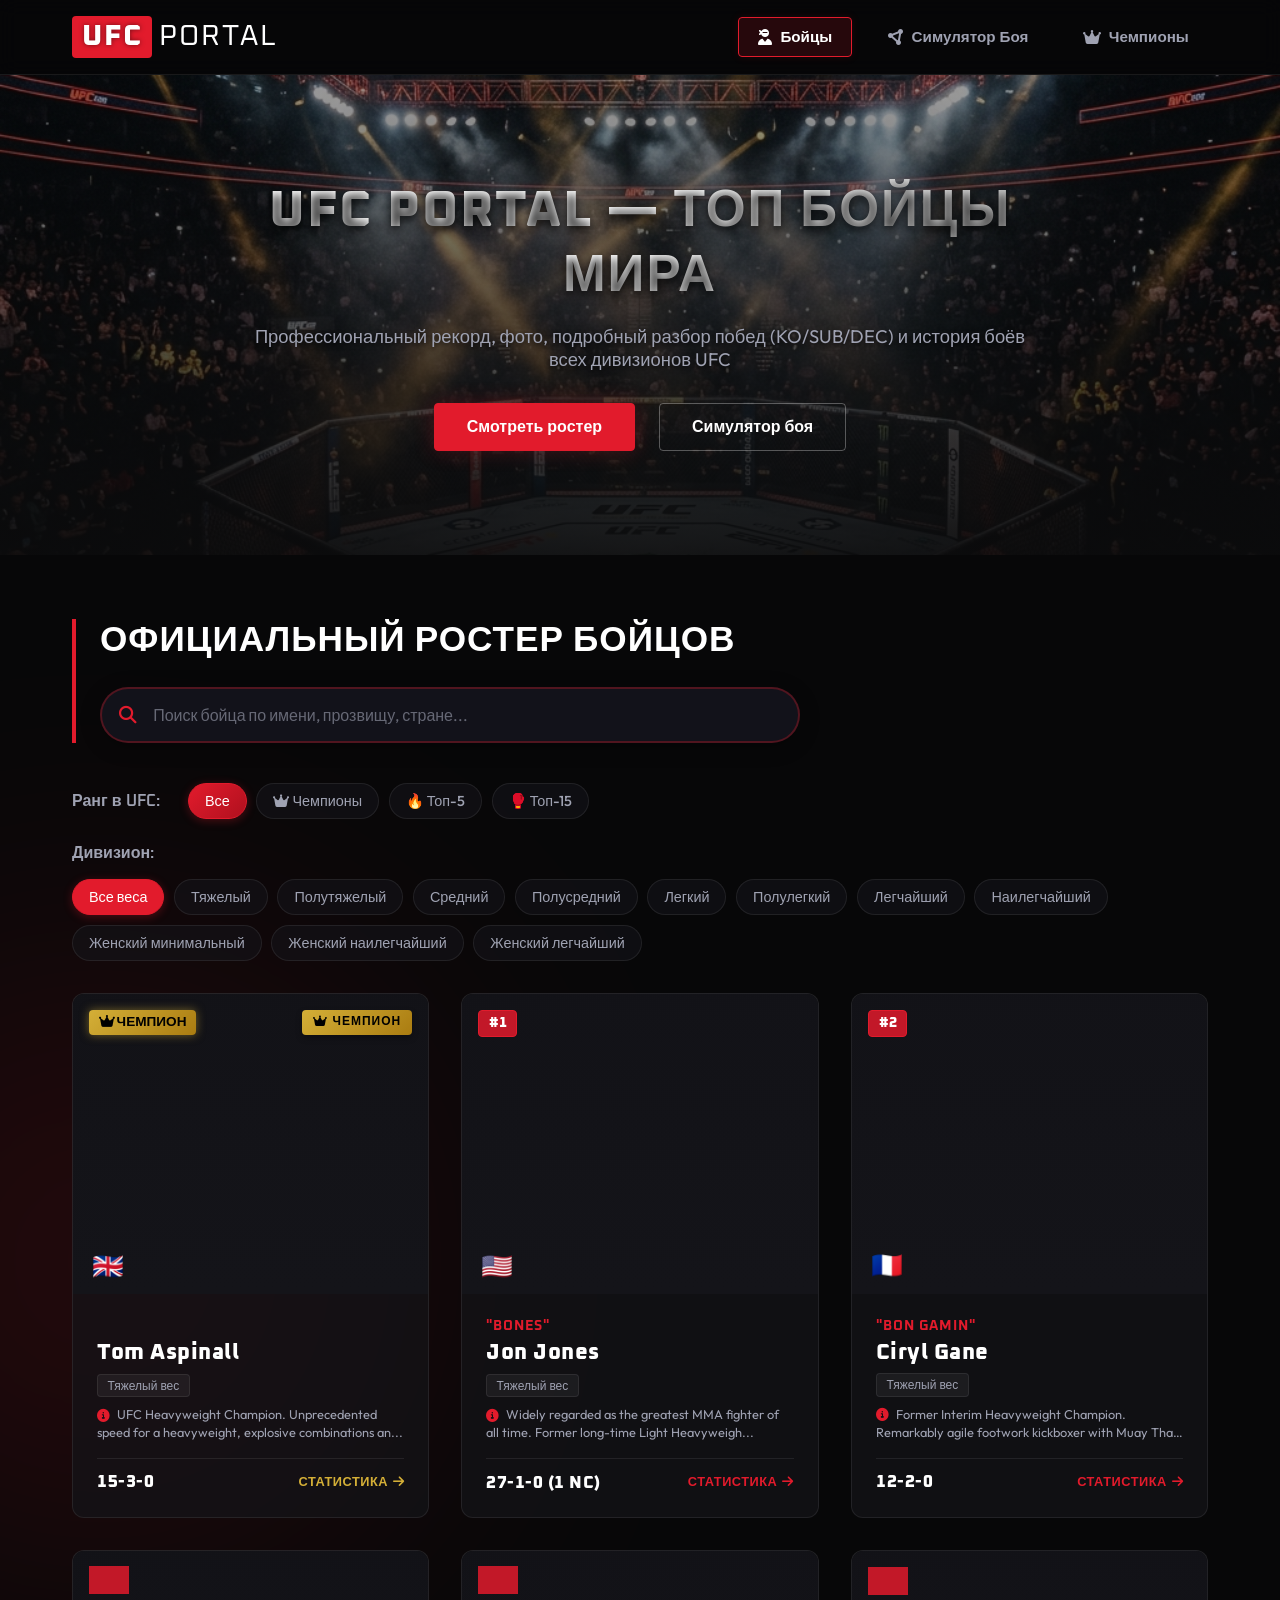
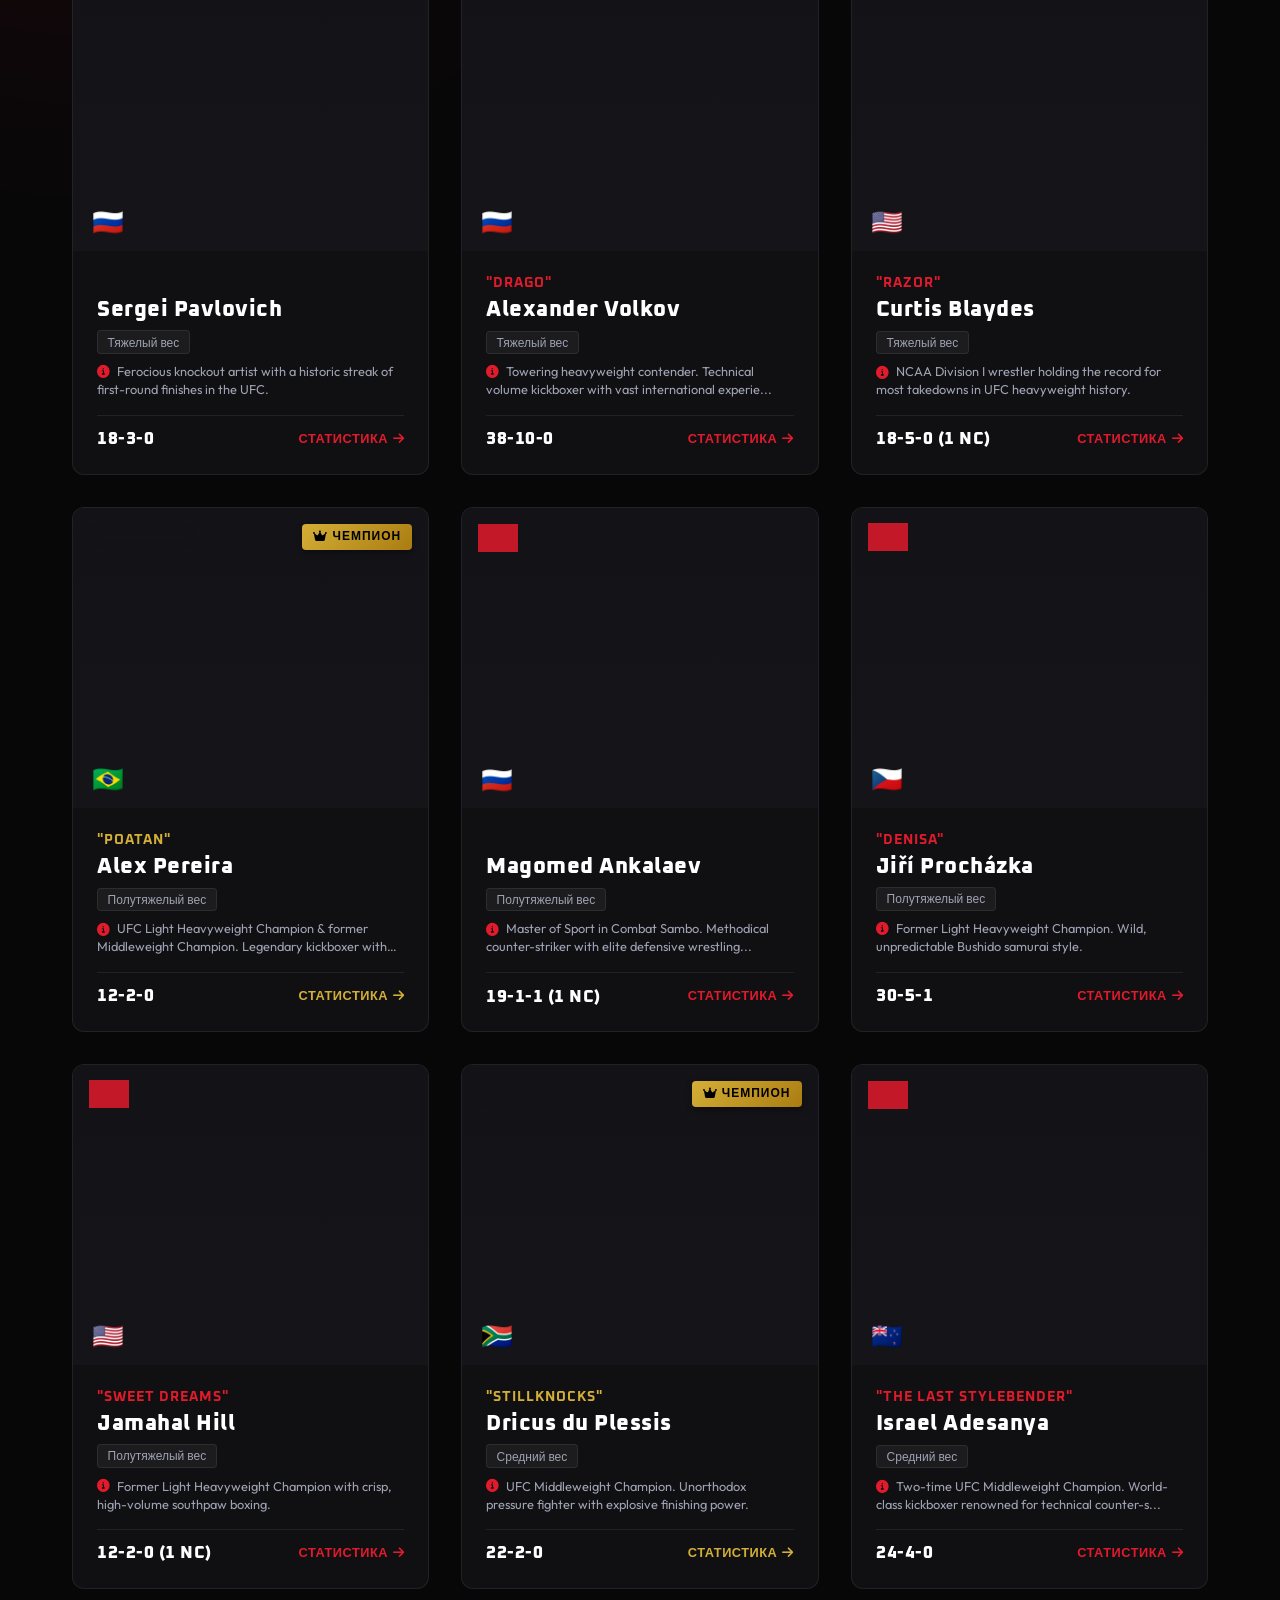
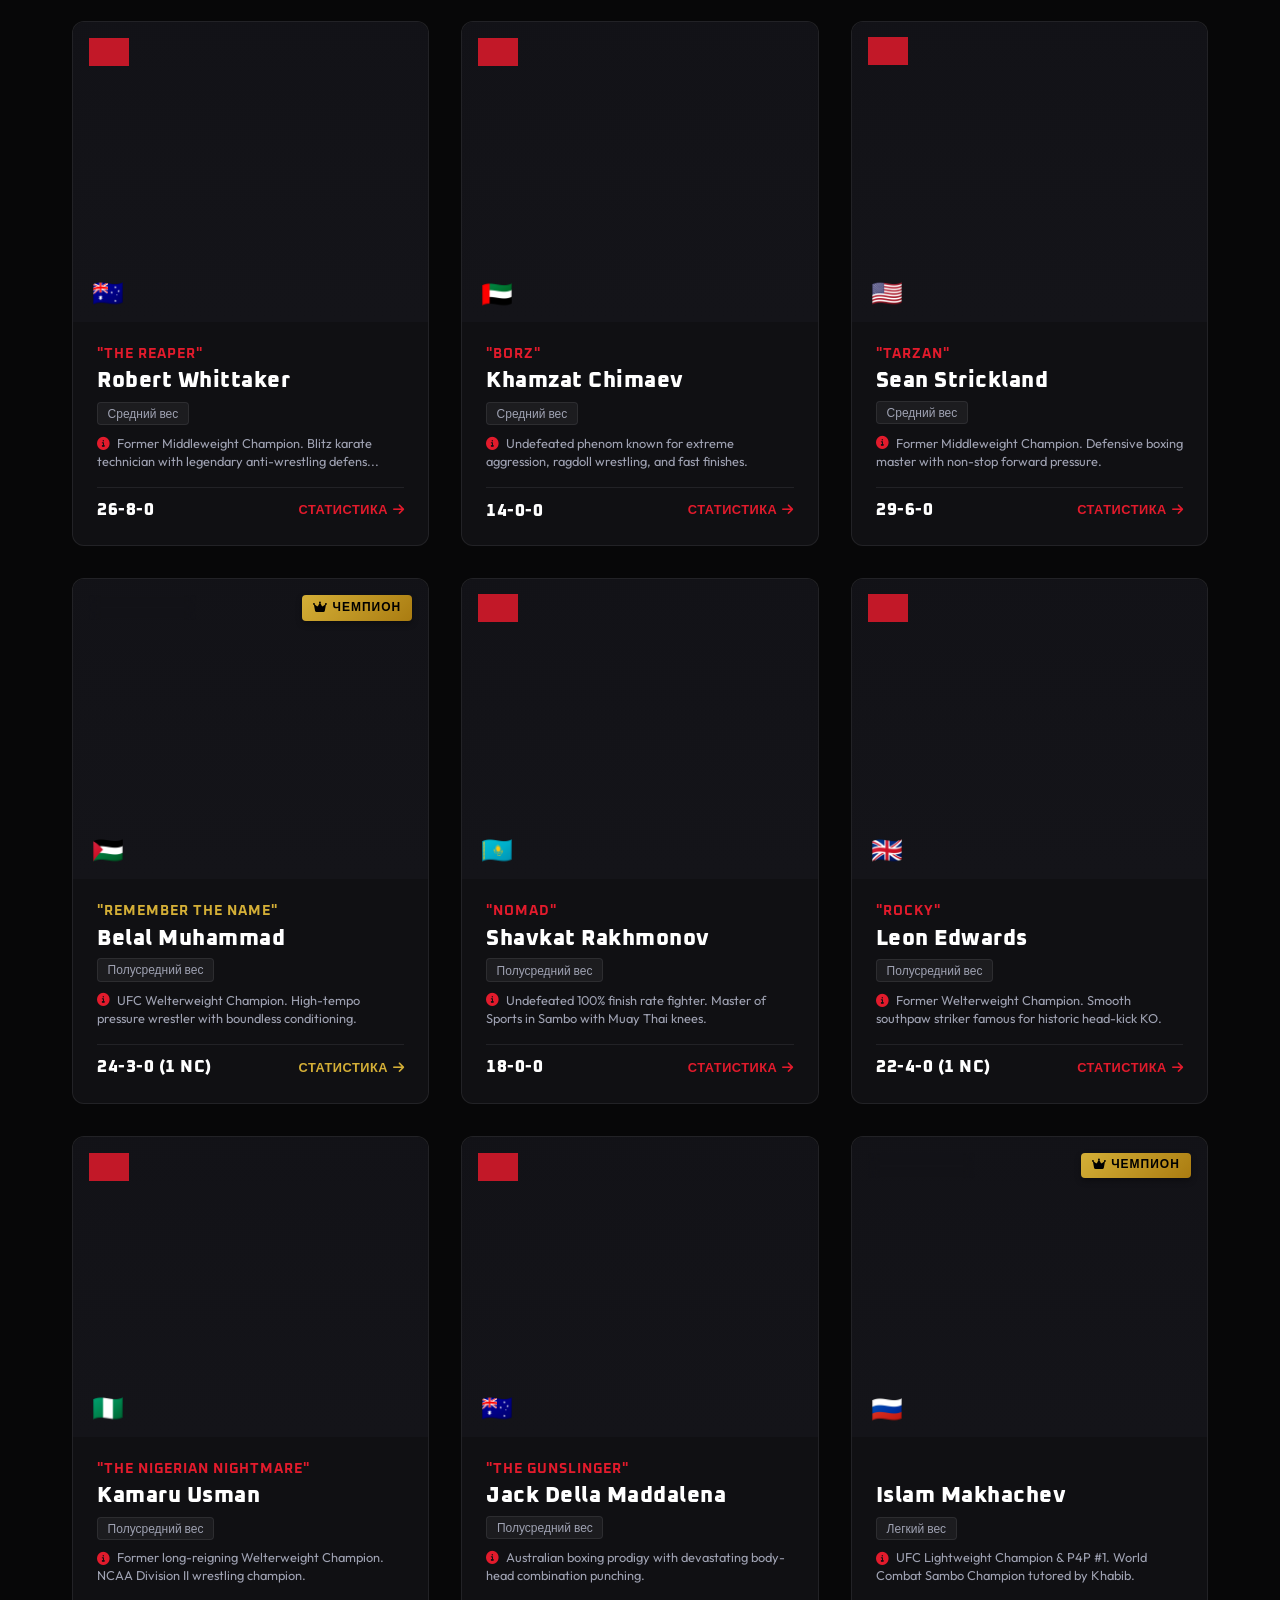
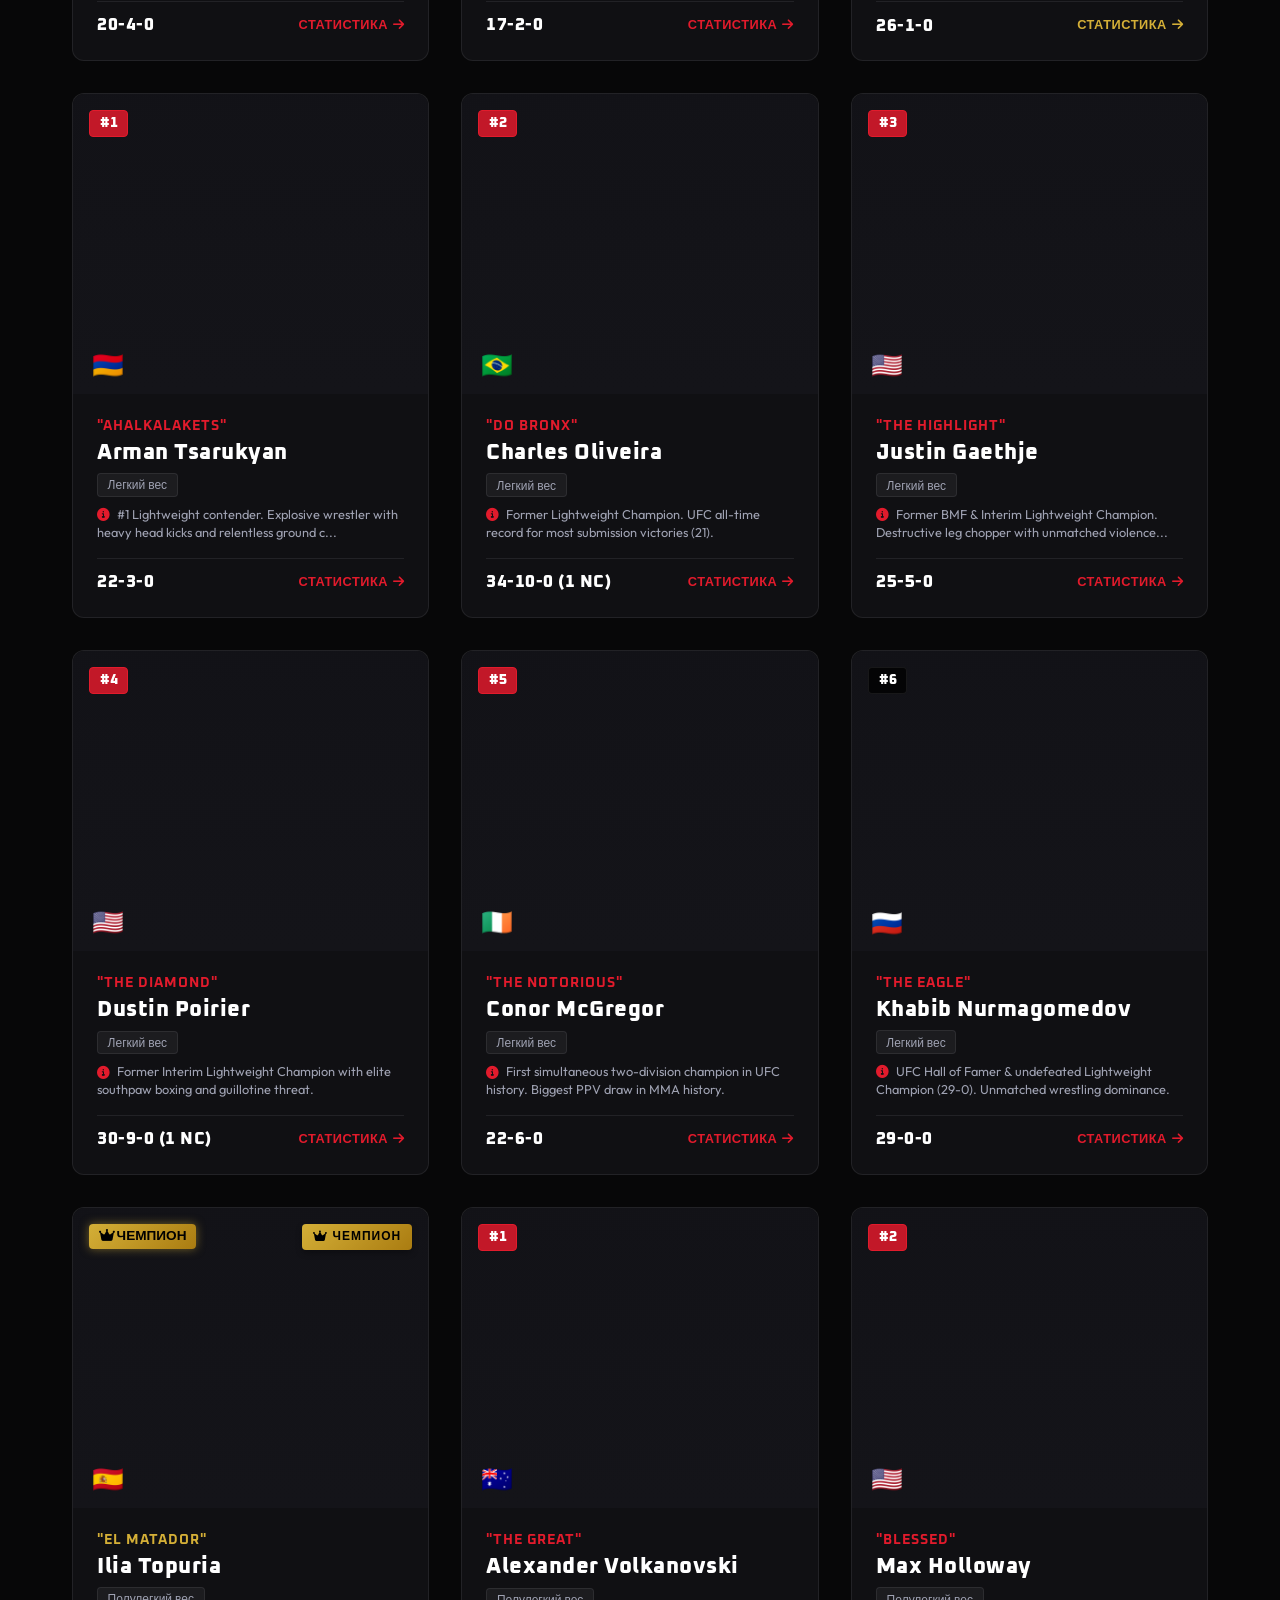
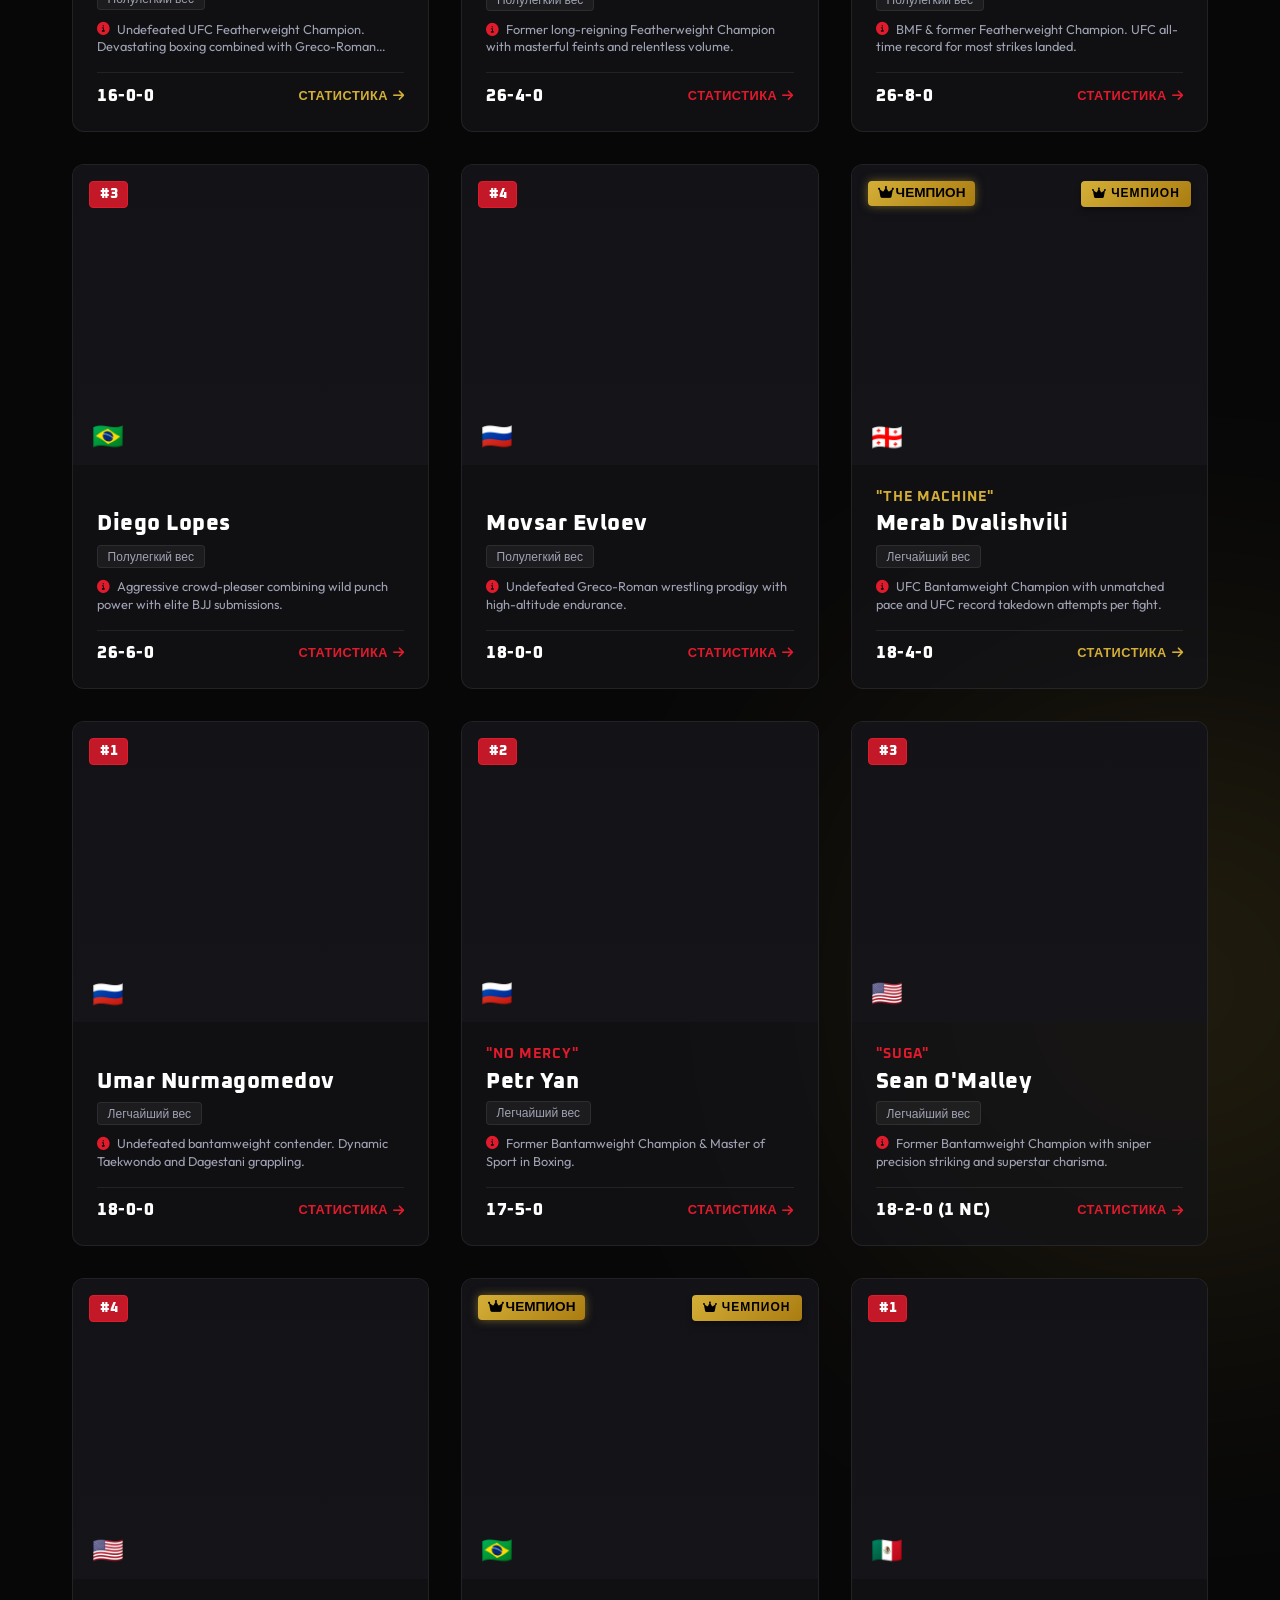
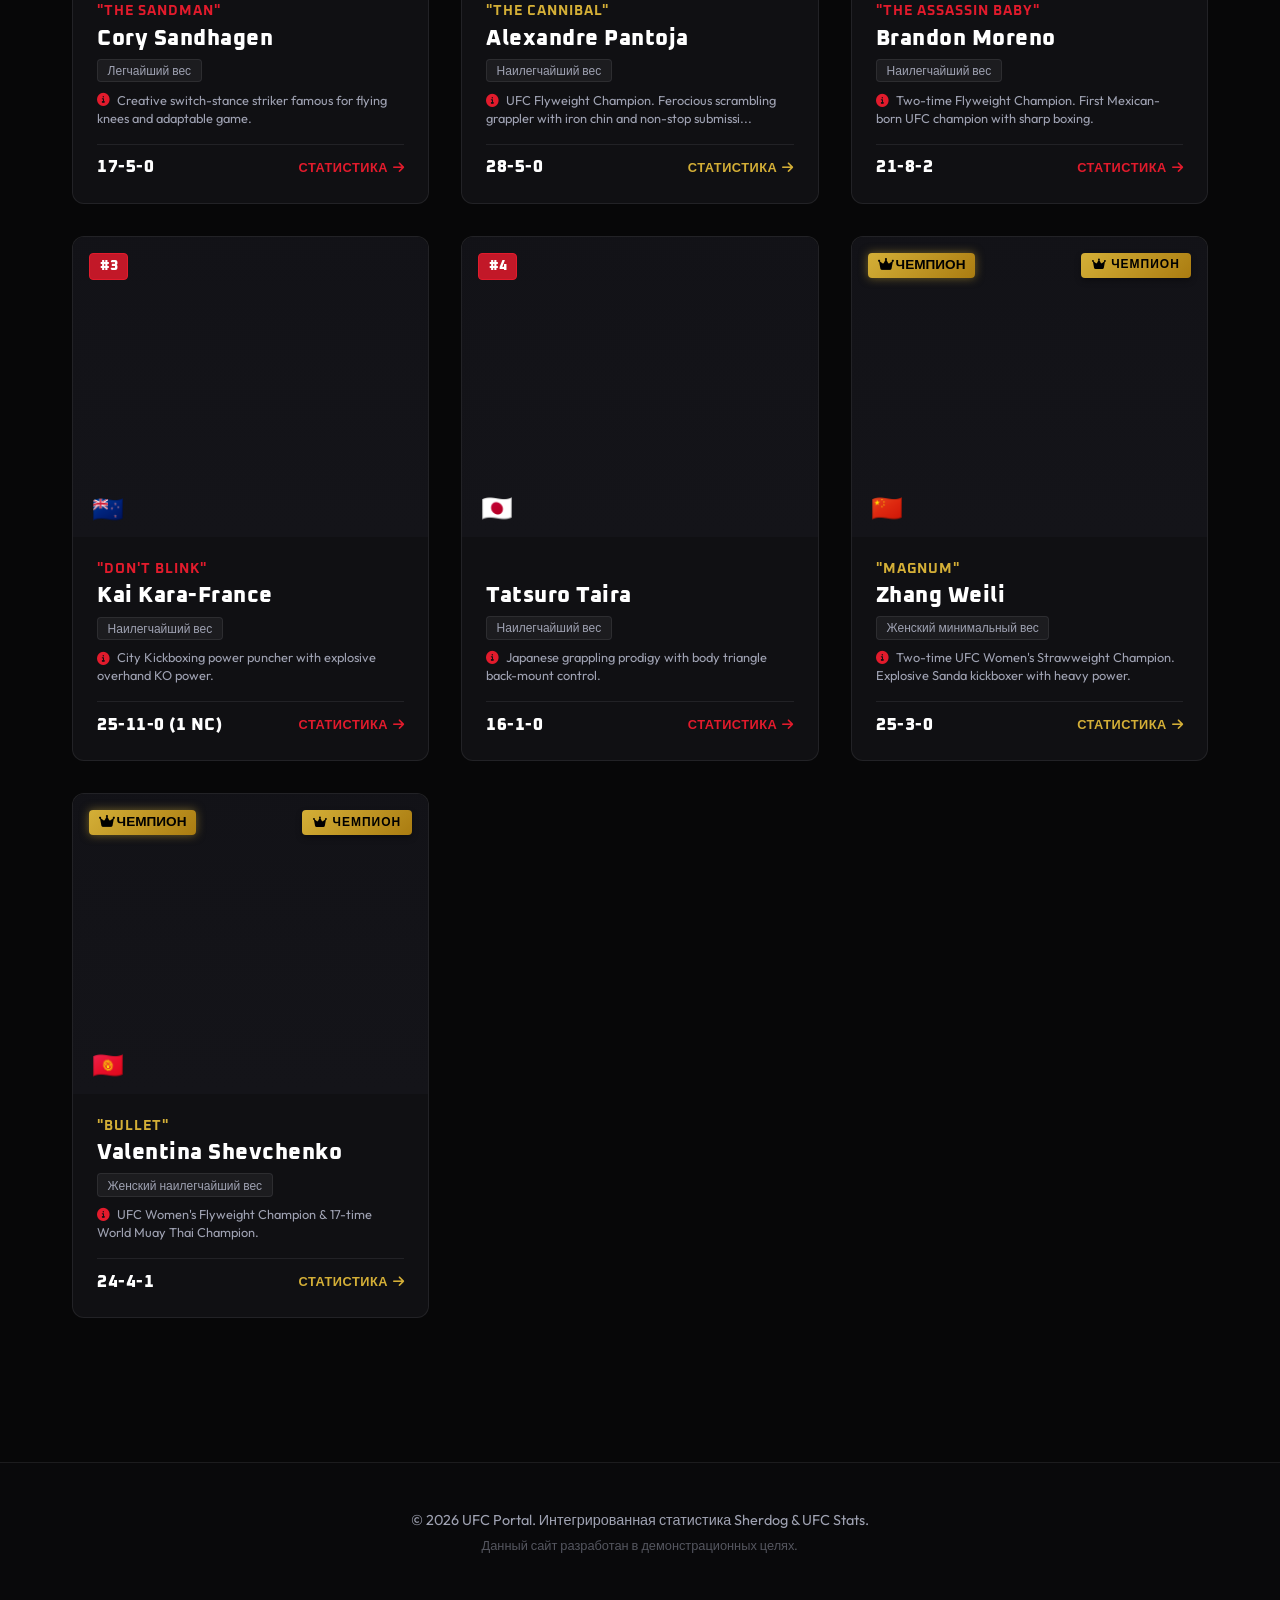
==== commit 0ed5c885: "Add files via upload" ====
--- a/index.html
+++ b/index.html
@@ -3,9 +3,9 @@
 <head>
     <meta charset="UTF-8">
     <meta name="viewport" content="width=device-width, initial-scale=1.0">
-    <title>UFC Portal | Топ-15 Бойцов, Статистика Sherdog & Verdict</title>
+    <title>UFC Portal | Топ-15 Бойцов | Статистика, Рекорды, Фото</title>
     <!-- SEO Meta Tags -->
-    <meta name="description" content="Полная база данных рейтингов Топ-15 бойцов UFC. Статистика Sherdog (KO/Sub/Dec), показатели UFC Stats, Verdict Elo рейтинги и симулятор боев.">
+    <meta name="description" content="Полная база данных рейтингов Топ-15 бойцов UFC. Профессиональный рекорд, фото, статистика (KO/Sub/Dec), показатели UFC Stats и симулятор боев.">
     <!-- Google Fonts -->
     <link rel="preconnect" href="https://fonts.googleapis.com">
     <link rel="preconnect" href="https://fonts.gstatic.com" crossorigin>
@@ -44,8 +44,8 @@
     <section class="hero-section">
         <div class="hero-banner" style="background-image: linear-gradient(rgba(11, 11, 12, 0.4), rgba(11, 11, 12, 0.95)), url('assets/hero_banner.png');">
             <div class="hero-content">
-                <h1 class="hero-title">ТОП-15 РЕЙТИНГ UFC & SHERDOG STATS</h1>
-                <p class="hero-subtitle">Подробный разбор побед (KO/SUB/DEC), показатели активности UFC Stats и Verdict Elo рейтинги всех дивизионов</p>
+                <h1 class="hero-title">UFC PORTAL — ТОП БОЙЦЫ МИРА</h1>
+                <p class="hero-subtitle">Профессиональный рекорд, фото, подробный разбор побед (KO/SUB/DEC) и история боёв всех дивизионов UFC</p>
                 <div class="hero-actions">
                     <a href="#section-fighters" class="btn btn-primary">Смотреть ростер</a>
                     <a href="#section-matchup" class="btn btn-secondary">Симулятор боя</a>
@@ -145,7 +145,7 @@
 
             <!-- Quick Compare Stats Panel -->
             <div class="comparison-panel hidden" id="comparison-stats-panel">
-                <h3 class="panel-title">Сравнение Метрик & Verdict Ratings</h3>
+                <h3 class="panel-title">Сравнение Метрик Бойцов</h3>
                 <div class="comparison-bars" id="comparison-bars-container">
                     <!-- Dynamic comparison bars -->
                 </div>
@@ -194,10 +194,16 @@
                         <div class="modal-rank-badge" id="modal-rank-tag">#C</div>
                         <h3 id="modal-name">Fighter Name</h3>
                         <p id="modal-nickname" class="modal-nickname">"Nickname"</p>
-                        
-                        <!-- Verdict Elo Badge -->
-                        <div class="verdict-badge-container">
-                            <i class="fa-solid fa-bolt"></i> Verdict Rating: <span id="modal-verdict-elo">980 Elo</span>
+                        <!-- Professional Record Display -->
+                        <div class="modal-pro-record" id="modal-pro-record-display">
+                            <span class="pro-record-label">Профессиональный рекорд</span>
+                            <div class="pro-record-boxes">
+                                <div class="pro-rec-box wins"><span class="pro-rec-num" id="modal-rec-w">0</span><span class="pro-rec-lbl">Победы</span></div>
+                                <div class="pro-rec-sep">—</div>
+                                <div class="pro-rec-box losses"><span class="pro-rec-num" id="modal-rec-l">0</span><span class="pro-rec-lbl">Пораж.</span></div>
+                                <div class="pro-rec-sep">—</div>
+                                <div class="pro-rec-box draws"><span class="pro-rec-num" id="modal-rec-d">0</span><span class="pro-rec-lbl">Ничьи</span></div>
+                            </div>
                         </div>
 
                         <div class="modal-meta-grid">
@@ -285,6 +291,37 @@
                     </div>
                 </div>
             </div>
+
+            <!-- FIGHT HISTORY TABLE - Full Width Below the Two-Column Grid -->
+            <div class="fight-history-section" id="fight-history-section">
+                <div class="fight-history-header">
+                    <h4><i class="fa-solid fa-list-ol"></i> Статистика в смешанных единоборствах</h4>
+                    <!-- Summary Record Box -->
+                    <div class="fh-summary-box" id="fh-summary-box">
+                        <!-- Dynamically injected -->
+                    </div>
+                </div>
+                <div class="fight-history-table-wrapper">
+                    <table class="fight-history-table" id="fight-history-table">
+                        <thead>
+                            <tr>
+                                <th>Результат</th>
+                                <th>Рекорд</th>
+                                <th>Соперник</th>
+                                <th>Способ</th>
+                                <th>Турнир</th>
+                                <th>Дата</th>
+                                <th>Раунд</th>
+                                <th>Время</th>
+                                <th>Примечание</th>
+                            </tr>
+                        </thead>
+                        <tbody id="fight-history-tbody">
+                            <!-- Dynamically injected -->
+                        </tbody>
+                    </table>
+                </div>
+            </div>
         </div>
     </div>
 
@@ -302,7 +339,7 @@
     </div>
 
     <footer class="main-footer">
-        <p>&copy; 2026 UFC Portal. Интегрированная статистика Sherdog, UFC Stats & Verdict MMA.</p>
+        <p>&copy; 2026 UFC Portal. Интегрированная статистика Sherdog &amp; UFC Stats.</p>
         <p class="footer-note">Данный сайт разработан в демонстрационных целях.</p>
     </footer>
 
--- a/styles.css
+++ b/styles.css
@@ -297,33 +297,42 @@
     position: relative;
     flex: 1;
     min-width: 300px;
+    max-width: 700px;
 }
 
 .search-icon {
     position: absolute;
-    left: 1rem;
+    left: 1.2rem;
     top: 50%;
     transform: translateY(-50%);
-    color: var(--text-secondary);
+    color: var(--accent-red);
     pointer-events: none;
+    font-size: 1.1rem;
+    z-index: 2;
 }
 
 #fighter-search {
     width: 100%;
-    background: rgba(20, 20, 25, 0.8);
-    border: 1px solid var(--border-color);
-    border-radius: 6px;
-    padding: 1rem 1rem 1rem 2.8rem;
+    background: rgba(20, 20, 28, 0.95);
+    border: 2px solid rgba(226, 27, 44, 0.3);
+    border-radius: 50px;
+    padding: 1rem 1.5rem 1rem 3.2rem;
     color: var(--text-primary);
     font-family: var(--font-body);
     font-size: 1rem;
     transition: all var(--transition-speed) ease;
+    box-shadow: 0 4px 20px rgba(0,0,0,0.3);
+}
+
+#fighter-search::placeholder {
+    color: rgba(159, 162, 178, 0.6);
 }
 
 #fighter-search:focus {
     outline: none;
     border-color: var(--accent-red);
-    box-shadow: 0 0 10px rgba(226, 27, 44, 0.2);
+    box-shadow: 0 0 0 4px rgba(226, 27, 44, 0.15), 0 4px 20px rgba(0,0,0,0.4);
+    background: rgba(25, 25, 35, 0.98);
 }
 
 .filters-container {
@@ -413,14 +422,15 @@
 }
 
 .card-img-container {
-    height: 250px;
-    background-size: contain;
+    height: 300px;
+    background-size: cover;
     background-repeat: no-repeat;
-    background-position: center bottom;
+    background-position: center top;
     position: relative;
     display: flex;
     align-items: flex-end;
     background-color: #121217;
+    overflow: hidden;
 }
 
 /* Rank Badges */
@@ -529,6 +539,17 @@
     margin-top: 0.4rem;
 }
 
+.card-bio-short {
+    font-size: 0.8rem;
+    color: var(--text-secondary);
+    line-height: 1.4;
+    margin-top: 0.6rem;
+    display: -webkit-box;
+    -webkit-line-clamp: 2;
+    -webkit-box-orient: vertical;
+    overflow: hidden;
+}
+
 .card-footer {
     display: flex;
     justify-content: space-between;
@@ -540,9 +561,10 @@
 
 .card-record {
     font-family: var(--font-heading);
-    font-weight: 700;
-    font-size: 0.9rem;
-    color: var(--text-secondary);
+    font-weight: 800;
+    font-size: 1.05rem;
+    color: #fff;
+    letter-spacing: 0.5px;
 }
 
 .card-action-text {
@@ -590,12 +612,15 @@
     border: 1px solid var(--border-color);
     border-radius: 16px;
     width: 100%;
-    max-width: 950px;
+    max-width: 1100px;
     position: relative;
     transform: scale(0.9);
     transition: transform 0.3s cubic-bezier(0.175, 0.885, 0.32, 1.275);
-    overflow: hidden;
+    overflow-y: auto;
+    overflow-x: hidden;
     max-height: 92vh;
+    display: flex;
+    flex-direction: column;
 }
 
 .modal-overlay.open .modal-card {
@@ -629,9 +654,7 @@
 .modal-grid {
     display: grid;
     grid-template-columns: 1fr 1.25fr;
-    height: 100%;
-    overflow-y: auto;
-    max-height: 92vh;
+    min-height: 480px;
 }
 
 @media (max-width: 850px) {
@@ -697,19 +720,61 @@
     text-transform: uppercase;
 }
 
-.verdict-badge-container {
-    background: linear-gradient(135deg, rgba(212, 175, 55, 0.15) 0%, rgba(226, 27, 44, 0.15) 100%);
-    border: 1px solid rgba(212, 175, 55, 0.4);
-    padding: 0.5rem 1rem;
-    border-radius: 50px;
-    font-family: var(--font-heading);
-    font-weight: 700;
-    font-size: 0.9rem;
-    color: var(--accent-gold);
-    display: inline-flex;
-    align-items: center;
-    gap: 0.5rem;
+/* Professional Record Display */
+.modal-pro-record {
     margin-bottom: 1.5rem;
+}
+
+.pro-record-label {
+    display: block;
+    font-size: 0.7rem;
+    color: var(--text-secondary);
+    text-transform: uppercase;
+    letter-spacing: 0.08em;
+    margin-bottom: 0.5rem;
+}
+
+.pro-record-boxes {
+    display: flex;
+    align-items: center;
+    gap: 0.6rem;
+}
+
+.pro-rec-box {
+    display: flex;
+    flex-direction: column;
+    align-items: center;
+    background: rgba(255,255,255,0.04);
+    border: 1px solid rgba(255,255,255,0.10);
+    border-radius: 10px;
+    padding: 0.5rem 1.1rem;
+    min-width: 64px;
+}
+
+.pro-rec-num {
+    font-family: var(--font-heading);
+    font-size: 2rem;
+    font-weight: 800;
+    line-height: 1;
+}
+
+.pro-rec-lbl {
+    font-size: 0.62rem;
+    color: var(--text-secondary);
+    text-transform: uppercase;
+    letter-spacing: 0.06em;
+    margin-top: 3px;
+}
+
+.pro-rec-box.wins  .pro-rec-num { color: #3ecf6a; }
+.pro-rec-box.losses .pro-rec-num { color: #e84058; }
+.pro-rec-box.draws  .pro-rec-num { color: #aeb2cc; }
+
+.pro-rec-sep {
+    font-family: var(--font-heading);
+    font-size: 1.5rem;
+    color: rgba(255,255,255,0.2);
+    font-weight: 800;
 }
 
 .modal-meta-grid {
@@ -1329,6 +1394,236 @@
     opacity: 0.5;
 }
 
+/* =====================================================
+   FIGHT HISTORY TABLE SECTION
+   ===================================================== */
+
+.fight-history-section {
+    margin-top: 2rem;
+    padding: 1.5rem 2rem;
+    border-top: 1px solid rgba(255, 255, 255, 0.1);
+    background: linear-gradient(180deg, rgba(226,27,44,0.04) 0%, transparent 100%);
+    border-radius: 0 0 20px 20px;
+}
+
+.fight-history-header {
+    display: flex;
+    flex-wrap: wrap;
+    align-items: center;
+    gap: 1.2rem;
+    margin-bottom: 1.2rem;
+}
+
+.fight-history-header h4 {
+    font-family: var(--font-heading);
+    font-size: 1.15rem;
+    color: var(--accent-gold);
+    text-transform: uppercase;
+    letter-spacing: 0.08em;
+    display: flex;
+    align-items: center;
+    gap: 0.5rem;
+    white-space: nowrap;
+}
+
+/* ---- Summary Record Box ---- */
+.fh-summary-box {
+    display: flex;
+    flex-wrap: wrap;
+    gap: 0.6rem;
+    align-items: center;
+}
+
+.fh-summary-item {
+    display: flex;
+    flex-direction: column;
+    align-items: center;
+    background: rgba(255, 255, 255, 0.05);
+    border: 1px solid rgba(255, 255, 255, 0.1);
+    border-radius: 10px;
+    padding: 0.4rem 0.9rem;
+    min-width: 70px;
+}
+
+.fh-summary-val {
+    font-family: var(--font-heading);
+    font-size: 1.3rem;
+    font-weight: 800;
+    line-height: 1.1;
+}
+
+.fh-summary-lbl {
+    font-size: 0.65rem;
+    color: var(--text-secondary);
+    text-transform: uppercase;
+    letter-spacing: 0.05em;
+    margin-top: 2px;
+}
+
+.fh-summary-item.total   .fh-summary-val { color: #fff; }
+.fh-summary-item.wins    .fh-summary-val { color: #3ecf6a; }
+.fh-summary-item.wins-ko .fh-summary-val { color: #e8523d; }
+.fh-summary-item.wins-sub .fh-summary-val { color: #f0a500; }
+.fh-summary-item.wins-dec .fh-summary-val { color: #67b2e8; }
+.fh-summary-item.losses  .fh-summary-val { color: #e84058; }
+
+/* ---- Table Wrapper (horizontal scroll) ---- */
+.fight-history-table-wrapper {
+    overflow-x: auto;
+    border-radius: 10px;
+    border: 1px solid rgba(255, 255, 255, 0.07);
+}
+
+/* ---- Table ---- */
+.fight-history-table {
+    width: 100%;
+    border-collapse: collapse;
+    font-size: 0.82rem;
+    font-family: var(--font-body);
+    min-width: 700px;
+}
+
+.fight-history-table thead {
+    background: rgba(30, 30, 38, 0.95);
+    position: sticky;
+    top: 0;
+    z-index: 2;
+}
+
+.fight-history-table thead th {
+    padding: 0.7rem 0.85rem;
+    text-align: left;
+    font-family: var(--font-heading);
+    font-size: 0.7rem;
+    text-transform: uppercase;
+    letter-spacing: 0.08em;
+    color: var(--text-secondary);
+    border-bottom: 2px solid rgba(226, 27, 44, 0.4);
+    white-space: nowrap;
+}
+
+.fight-history-table tbody tr {
+    border-bottom: 1px solid rgba(255, 255, 255, 0.04);
+    transition: background 0.2s;
+}
+
+.fight-history-table tbody tr:hover {
+    background: rgba(255, 255, 255, 0.04);
+}
+
+/* WIN row — green tint */
+.fight-history-table tbody tr.row-win {
+    background: rgba(40, 130, 80, 0.12);
+}
+.fight-history-table tbody tr.row-win:hover {
+    background: rgba(40, 130, 80, 0.22);
+}
+
+/* LOSS row — red tint */
+.fight-history-table tbody tr.row-loss {
+    background: rgba(200, 30, 50, 0.10);
+}
+.fight-history-table tbody tr.row-loss:hover {
+    background: rgba(200, 30, 50, 0.18);
+}
+
+/* DRAW row — grey tint */
+.fight-history-table tbody tr.row-draw {
+    background: rgba(100, 100, 120, 0.10);
+}
+
+.fight-history-table tbody td {
+    padding: 0.6rem 0.85rem;
+    vertical-align: middle;
+    color: var(--text-primary);
+}
+
+/* Result cell badges */
+.fh-result-badge {
+    display: inline-block;
+    padding: 0.2rem 0.65rem;
+    border-radius: 6px;
+    font-family: var(--font-heading);
+    font-size: 0.72rem;
+    font-weight: 700;
+    letter-spacing: 0.05em;
+    text-transform: uppercase;
+}
+
+.fh-result-badge.win  {
+    background: rgba(62, 207, 106, 0.18);
+    color: #3ecf6a;
+    border: 1px solid rgba(62, 207, 106, 0.4);
+}
+
+.fh-result-badge.loss {
+    background: rgba(232, 64, 88, 0.18);
+    color: #e84058;
+    border: 1px solid rgba(232, 64, 88, 0.4);
+}
+
+.fh-result-badge.draw {
+    background: rgba(150, 150, 170, 0.18);
+    color: #aeb2cc;
+    border: 1px solid rgba(150, 150, 170, 0.4);
+}
+
+.fh-record {
+    font-family: var(--font-heading);
+    font-size: 0.8rem;
+    color: var(--text-secondary);
+    white-space: nowrap;
+}
+
+.fh-opponent {
+    font-weight: 600;
+    color: #fff;
+    white-space: nowrap;
+}
+
+.fh-opponent-flag {
+    margin-right: 0.3rem;
+}
+
+.fh-method {
+    color: #ccc;
+    white-space: nowrap;
+}
+
+.fh-event {
+    color: var(--accent-gold);
+    font-size: 0.78rem;
+    white-space: nowrap;
+}
+
+.fh-date {
+    color: var(--text-secondary);
+    white-space: nowrap;
+    font-size: 0.78rem;
+}
+
+.fh-round,
+.fh-time {
+    color: var(--text-secondary);
+    text-align: center;
+    white-space: nowrap;
+}
+
+.fh-note {
+    color: var(--text-secondary);
+    font-style: italic;
+    font-size: 0.76rem;
+    min-width: 160px;
+}
+
+/* Empty state */
+.fh-empty {
+    text-align: center;
+    padding: 1.5rem;
+    color: var(--text-secondary);
+    font-style: italic;
+}
+
 /* Responsive Overrides */
 @media (max-width: 900px) {
     .hero-title {
@@ -1339,6 +1634,9 @@
     }
     .hero-banner {
         height: 380px;
+    }
+    .fight-history-section {
+        padding: 1rem;
     }
 }
 
@@ -1363,4 +1661,8 @@
         width: 100%;
         justify-content: center;
     }
-}
+    .fight-history-header {
+        flex-direction: column;
+        align-items: flex-start;
+    }
+}
